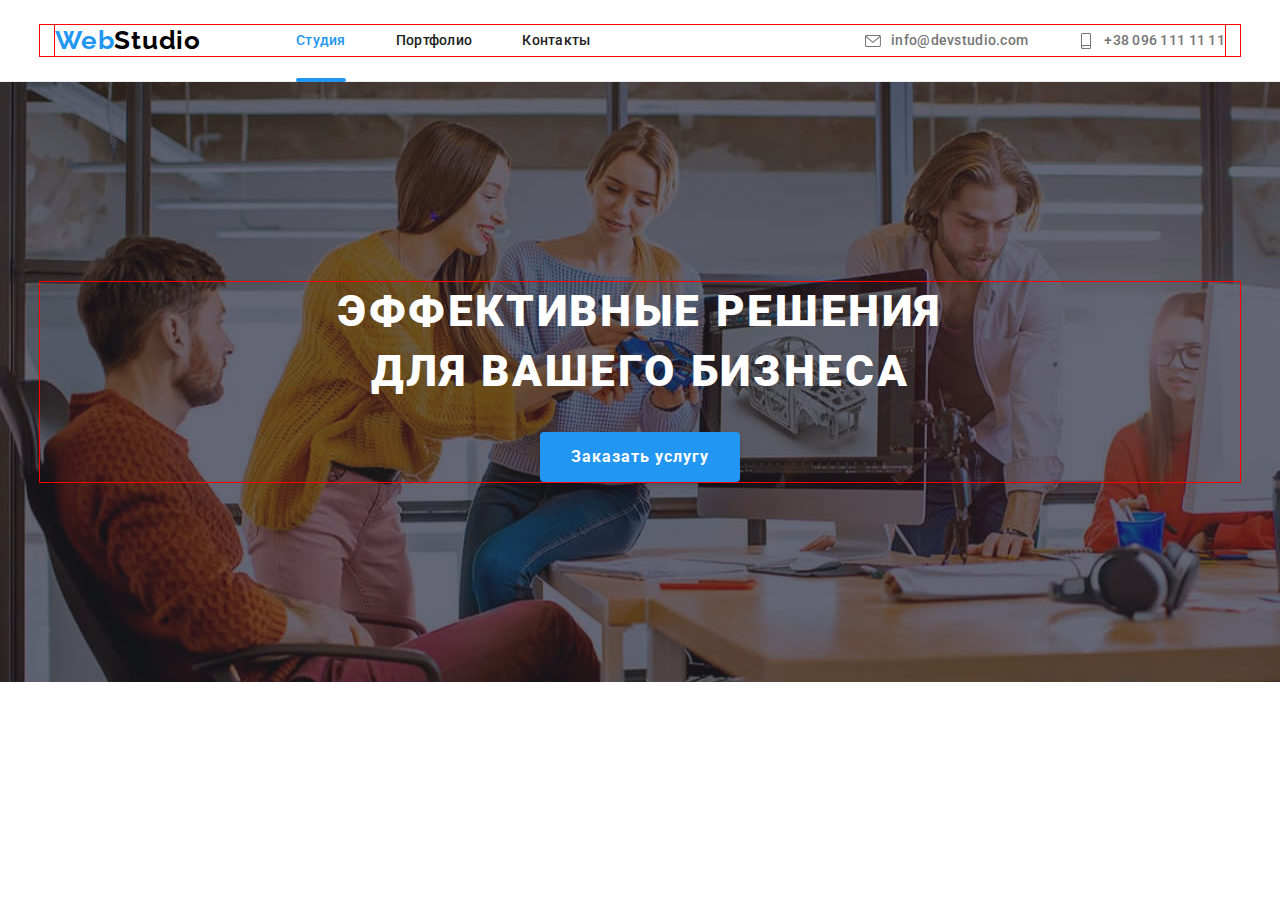
==== index.html @ 27461b90 "BEM Hero" ====
<!DOCTYPE html>
<html lang="ru">
  <head>
    <meta charset="UTF-8" />
    <meta http-equiv="X-UA-Compatible" content="IE=edge" />
    <meta name="viewport" content="width=device-width, initial-scale=1.0" />
    <title>homework #3</title>
    <link
      href="https://fonts.googleapis.com/css2?family=Raleway:wght@700&family=Roboto:wght@400;500;700;900&display=swap"
      rel="stylesheet"
    />
    <link
      rel="stylesheet"
      href="https://cdn.jsdelivr.net/npm/modern-normalize@1.1.0/modern-normalize.min.css"
    />
    <link rel="stylesheet" href="./css/main.css" />
  </head>
  <body class="body">
    <!--Header-->
    <header class="header">
      <div class="main-container">
        <div class="header__content flex-container">
          <a href="./index.html" class="link logo header__logo"
            ><span class="logo-accent">Web</span>Studio</a
          >
          <nav>
            <ul class="list navigation-list">
              <li class="navigation-list__item">
                <a
                  href="./index.html"
                  class="link navigation__link navigation__link--current"
                  >Студия</a
                >
              </li>
              <li class="navigation-list__item">
                <a href="./portfolio.html" class="link navigation__link"
                  >Портфолио</a
                >
              </li>
              <li class="navigation-list__item">
                <a href="" class="link navigation__link">Контакты</a>
              </li>
            </ul>
          </nav>
          <ul class="list header__contacts-list">
            <li class="header__contacts-item">
              <a
                href="mailto:info@devstudio.com"
                class="link header__contacts-link"
              >
                <svg class="icon contacts-icon">
                  <use
                    href="./images/icons/symbol-defs.svg#icon-envelope"
                  ></use>
                </svg>
                <span> info@devstudio.com </span></a
              >
            </li>
            <li class="header__contacts-item">
              <a href="tel:+380961111111" class="link header__contacts-link">
                <svg class="icon contacts-icon">
                  <use
                    href="./images/icons/symbol-defs.svg#icon-smartphone"
                  ></use>
                </svg>
                <span>+38 096 111 11 11 </span></a
              >
            </li>
          </ul>
        </div>
      </div>
    </header>
    <!--Hero-->
    <!--hero-->
    <section class="hero">
      <div class="main-container">
        <h1 class="hero__title hero__title--magrin">
          Эффективные решения <br />
          для вашего бизнеса
        </h1>
        <button
          type="button"
          class="button button-base button-base--primary"
          data-modal-open
        >
          Заказать услугу
        </button>
      </div>
    </section>
    <main></main>
    <footer></footer>
  </body>
</html>
---- css/main.css ----
/*font vars*/
/*color vars*/
.body {
  font-family: Roboto, sans-serif;
  color: #757575;
  background-color: #fff;
}

.title {
  margin: 0;
  color: #212121;
}

.paragraf {
  margin: 0;
}

.list {
  padding: 0;
  margin: 0;
  list-style: none;
}

.address {
  font-style: normal;
}

.image {
  display: block;
}

.link {
  padding: 0;
  margin: 0;
  text-decoration: none;
}

.main-container {
  width: 1200px;
  padding-left: 15px;
  padding-right: 15px;
  margin-left: auto;
  margin-right: auto;
  outline: 1px solid red;
}

.flex-container {
  display: -webkit-box;
  display: -ms-flexbox;
  display: flex;
  -webkit-box-align: center;
      -ms-flex-align: center;
          align-items: center;
  outline: 1px solid red;
}

.section-title {
  font-size: 36px;
  line-height: 1.17;
  letter-spacing: 0.03em;
  text-align: center;
}

.section-title--margins {
  margin-bottom: 50px;
}

/*button for portfoio filter*/
.button-base {
  display: block;
  -webkit-box-pack: center;
      -ms-flex-pack: center;
          justify-content: center;
  padding: 0.625rem;
  border-radius: 4px;
  border-style: none;
  background-color: #f5f4fa;
  color: #212121;
  font-family: inherit;
  font-weight: 500;
  font-size: 16px;
  line-height: 1.63;
  text-align: center;
  letter-spacing: 0.03em;
}

.button-base--decoration {
  -webkit-transition-property: background-color, color;
  transition-property: background-color, color;
  -webkit-transition-duration: 250ms;
          transition-duration: 250ms;
  -webkit-transition-timing-function: cubic-bezier(0.4, 0, 0.2, 1);
          transition-timing-function: cubic-bezier(0.4, 0, 0.2, 1);
}

.button-base:hover,
.button-base:focus {
  background-color: #188ce8;
  color: #fff;
}

.button-base:active {
  background-color: #2196f3;
  color: #fff;
}

.button-base--primary {
  width: 200px;
  height: 50px;
  margin-left: auto;
  margin-right: auto;
  background-color: #2196f3;
  color: #fff;
  font-weight: 700;
  line-height: 1.87;
  letter-spacing: 0.06em;
  -webkit-box-shadow: 0px 4px 4px rgba(0, 0, 0, 0.15);
          box-shadow: 0px 4px 4px rgba(0, 0, 0, 0.15);
  -webkit-transition-property: background-color;
  transition-property: background-color;
  -webkit-transition-duration: 250ms;
          transition-duration: 250ms;
  -webkit-transition-timing-function: cubic-bezier(0.4, 0, 0.2, 1);
          transition-timing-function: cubic-bezier(0.4, 0, 0.2, 1);
}

.button-base--primary:hover,
.button-base--primary:focus {
  background-color: #188ce8;
}

.logo {
  display: inline-block;
  color: #000;
  font-family: Raleway;
  font-weight: 700;
  font-size: 26px;
  line-height: 1.2;
  letter-spacing: 0.03em;
  text-decoration: none;
}

.logo-accent {
  color: #2196f3;
}

.icon {
  display: block;
  fill: currentColor;
}

.contacts-icon {
  width: 16px;
  height: 16px;
  margin-right: 10px;
}

.social-icon {
  width: 44px;
  height: 44px;
}

.header {
  padding-top: 25px;
  padding-bottom: 25px;
  min-height: 80px;
  border-bottom: 1px solid #ececec;
}

.header__logo {
  margin-right: 95px;
}

.navigation-list {
  display: -webkit-box;
  display: -ms-flexbox;
  display: flex;
  width: 100%;
  -webkit-box-align: center;
      -ms-flex-align: center;
          align-items: center;
  color: #212121;
  font-weight: 500;
  font-size: 14px;
  line-height: 1.14;
  letter-spacing: 0.02em;
}

.navigation-list__item:not(:last-child) {
  margin-right: 50px;
}

.navigation__link {
  display: block;
  position: relative;
  color: #212121;
  -webkit-transition-property: color;
  transition-property: color;
  -webkit-transition-duration: 250ms;
          transition-duration: 250ms;
  -webkit-transition-timing-function: cubic-bezier(0.4, 0, 0.2, 1);
          transition-timing-function: cubic-bezier(0.4, 0, 0.2, 1);
}

.navigation__link:hover,
.navigation__link:focus {
  color: #2196f3;
}

.navigation__link--current {
  color: #2196f3;
}

.navigation__link--current::after {
  content: "";
  position: absolute;
  bottom: -33px;
  left: 0;
  width: 100%;
  border: 2px solid #2196f3;
  border-radius: 2px;
  background-color: #2196f3;
}

.header__contacts-list {
  display: -webkit-box;
  display: -ms-flexbox;
  display: flex;
  -webkit-box-align: center;
      -ms-flex-align: center;
          align-items: center;
  margin-left: auto;
}

.header__contacts-item:not(:last-child) {
  margin-right: 50px;
}

.header__contacts-link {
  display: -webkit-box;
  display: -ms-flexbox;
  display: flex;
  color: #757575;
  font-weight: 500;
  font-size: 14px;
  line-height: 1.14;
  letter-spacing: 0.02em;
  -webkit-transition-property: color;
  transition-property: color;
  -webkit-transition-duration: 250ms;
          transition-duration: 250ms;
  -webkit-transition-timing-function: cubic-bezier(0.4, 0, 0.2, 1);
          transition-timing-function: cubic-bezier(0.4, 0, 0.2, 1);
}

.header__contacts-link:hover,
.header__contacts-link:focus {
  color: #2196f3;
}

.hero {
  padding-top: 200px;
  padding-bottom: 200px;
  background-color: #2f303a;
  background-image: -webkit-gradient(linear, left bottom, left top, from(rgba(47, 48, 58, 0.4)), to(rgba(47, 48, 58, 0.4))), url(../../images/hero-bg.jpg);
  background-image: linear-gradient(to top, rgba(47, 48, 58, 0.4), rgba(47, 48, 58, 0.4)), url(../../images/hero-bg.jpg);
  background-repeat: no-repeat;
  background-size: cover;
}

.hero__title {
  color: #fff;
  font-weight: 900;
  font-size: 44px;
  line-height: 1.36;
  text-align: center;
  letter-spacing: 0.06em;
  text-transform: uppercase;
}

.hero__title--magrin {
  margin-top: 0;
  margin-left: 0;
  margin-right: 0;
  margin-bottom: 30px;
}
/*# sourceMappingURL=main.css.map */
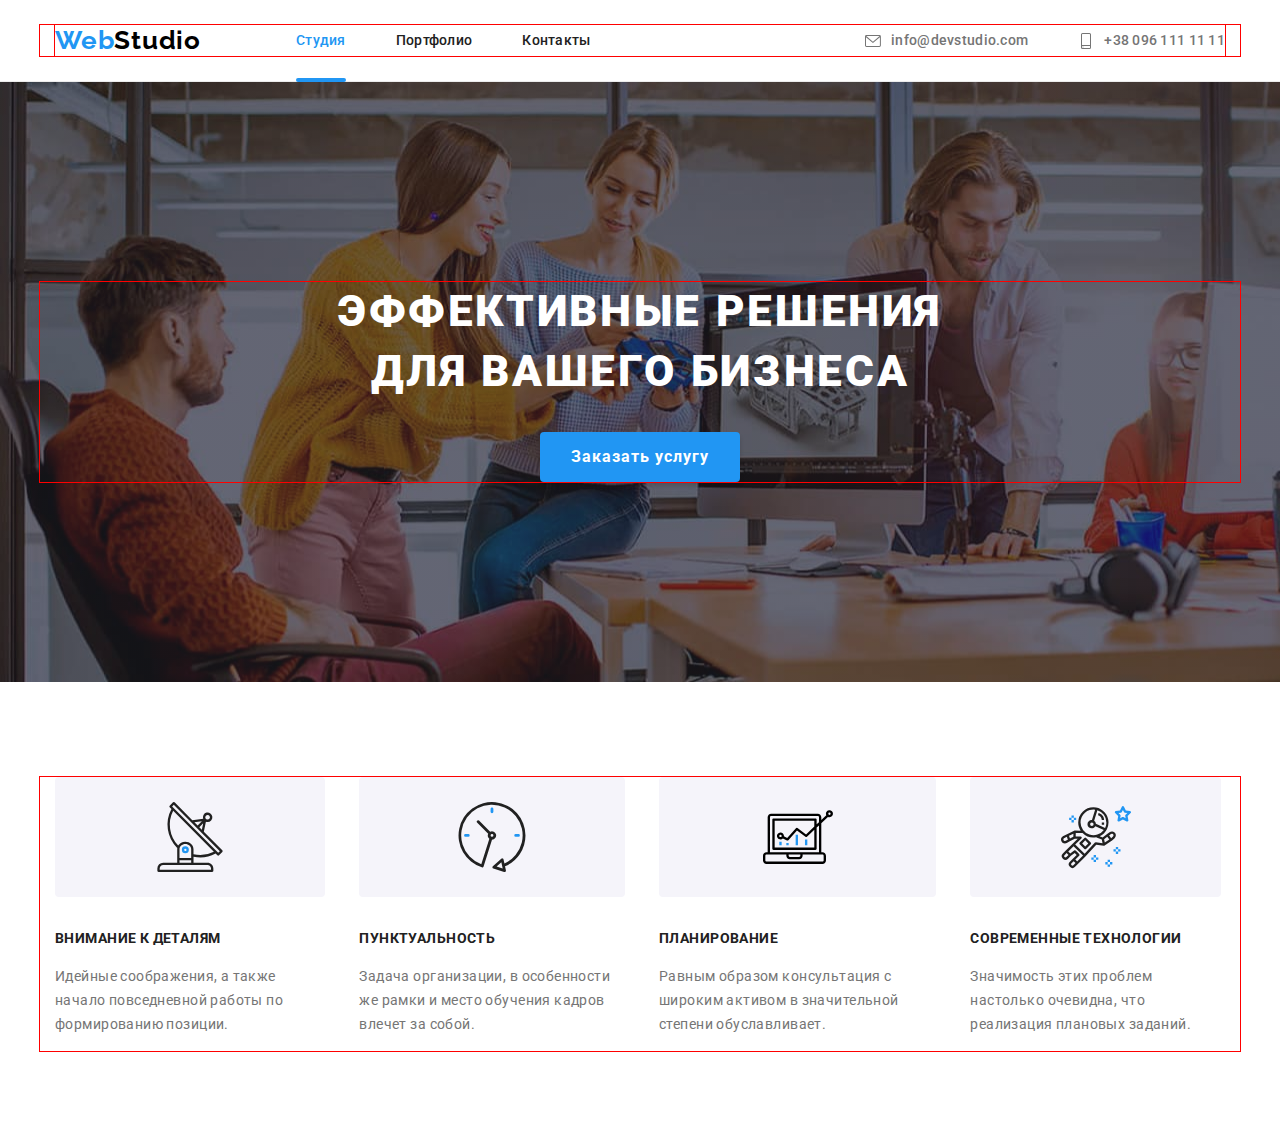
==== commit 1f3ff78f: "BEM Goals" ====
--- a/index.html
+++ b/index.html
@@ -70,7 +70,6 @@
         </div>
       </div>
     </header>
-    <!--Hero-->
     <!--hero-->
     <section class="hero">
       <div class="main-container">
@@ -87,6 +86,62 @@
         </button>
       </div>
     </section>
+    <!--Our goals-->
+    <section class="goals">
+      <div class="main-container">
+        <h2 class="title--hidden">Наши преимущества</h2>
+        <ul class="list goals__list">
+          <li class="goals__item">
+            <div class="goals__picture">
+              <svg class="goals__icon">
+                <use href="./images/icons/symbol-defs.svg#icon-antenna"></use>
+              </svg>
+            </div>
+            <h3 class="title goals__title">Внимание к деталям</h3>
+            <p>
+              Идейные соображения, а также начало повседневной работы по
+              формированию позиции.
+            </p>
+          </li>
+          <li class="goals__item">
+            <div class="goals__picture">
+              <svg class="goals__icon">
+                <use href="./images/icons/symbol-defs.svg#icon-clock"></use>
+              </svg>
+            </div>
+            <h3 class="title goals__title">Пунктуальность</h3>
+            <p>
+              Задача организации, в особенности же рамки и место обучения кадров
+              влечет за собой.
+            </p>
+          </li>
+          <li class="goals__item">
+            <div class="goals__picture">
+              <svg class="goals__icon">
+                <use href="./images/icons/symbol-defs.svg#icon-diagram"></use>
+              </svg>
+            </div>
+            <h3 class="title goals__title">Планирование</h3>
+            <p>
+              Равным образом консультация с широким активом в значительной
+              степени обуславливает.
+            </p>
+          </li>
+          <li class="goals__item">
+            <div class="goals__picture">
+              <svg class="goals__icon">
+                <use href="./images/icons/symbol-defs.svg#icon-astronaut"></use>
+              </svg>
+            </div>
+            <h3 class="title goals__title">Современные технологии</h3>
+            <p>
+              Значимость этих проблем настолько очевидна, что реализация
+              плановых заданий.
+            </p>
+          </li>
+        </ul>
+      </div>
+    </section>
     <main></main>
     <footer></footer>
   </body>
--- a/css/main.css
+++ b/css/main.css
@@ -9,6 +9,12 @@
 .title {
   margin: 0;
   color: #212121;
+}
+
+.title--hidden {
+  width: 0;
+  font-size: 0;
+  visibility: hidden;
 }
 
 .paragraf {
@@ -284,4 +290,58 @@
   margin-right: 0;
   margin-bottom: 30px;
 }
+
+.goals {
+  padding-top: 5.94rem;
+  padding-bottom: 5.94rem;
+  font-size: 0.875rem;
+  /*14px*/
+  line-height: 1.71;
+  letter-spacing: 0.03em;
+  text-align: left;
+}
+
+.goals__title {
+  font-size: 0.875rem;
+  letter-spacing: 0.03em;
+  text-transform: uppercase;
+  margin-bottom: 0.625rem;
+}
+
+.goals__list {
+  display: -webkit-box;
+  display: -ms-flexbox;
+  display: flex;
+}
+
+.goals__item {
+  -ms-flex-preferred-size: calc(100% / 4-1.875rem);
+      flex-basis: calc(100% / 4-1.875rem);
+  padding-right: 0.25rem;
+}
+
+.goals__item:not(:last-child) {
+  margin-right: 1.875rem;
+}
+
+.goals__picture {
+  display: -webkit-box;
+  display: -ms-flexbox;
+  display: flex;
+  height: 7.5rem;
+  border-radius: 0.25rem;
+  margin-bottom: 1.875rem;
+  -webkit-box-pack: center;
+      -ms-flex-pack: center;
+          justify-content: center;
+  -webkit-box-align: center;
+      -ms-flex-align: center;
+          align-items: center;
+  background-color: #f5f4fa;
+}
+
+.goals__icon {
+  display: block;
+  width: 70px;
+}
 /*# sourceMappingURL=main.css.map */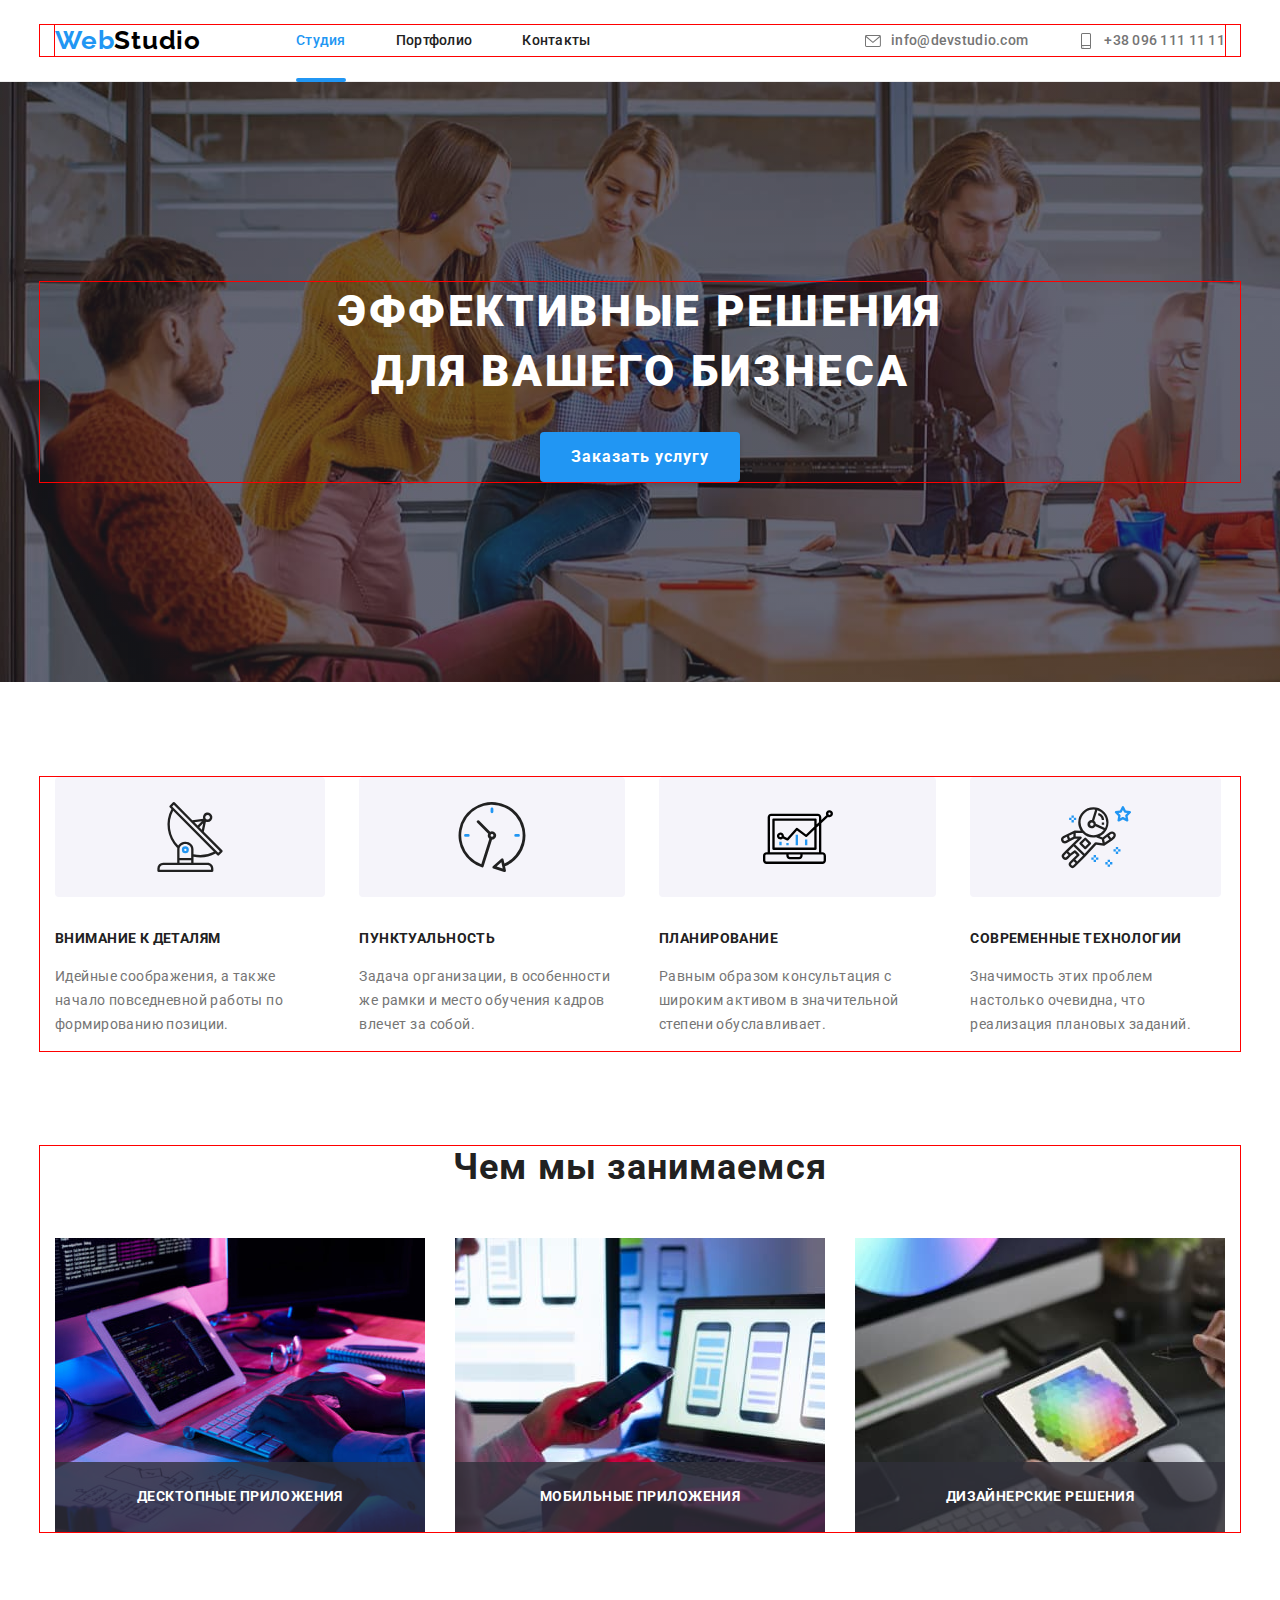
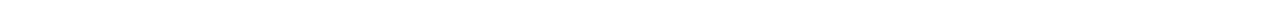
==== commit b72213fa: "BEM About" ====
--- a/index.html
+++ b/index.html
@@ -142,6 +142,52 @@
         </ul>
       </div>
     </section>
+    <!--About us-->
+    <section class="about">
+      <div class="main-container">
+        <h2 class="title section-title section-title--margins">
+          Чем мы занимаемся
+        </h2>
+        <ul class="list about__list">
+          <li class="about__item">
+            <a href="" class="link about__link">
+              <img
+                class="about__image"
+                src="./images/1.jpg"
+                alt="Руки на клавиатуре пишут программный код"
+              />
+              <div class="about__title-block">
+                <h3 class="about__title">Десктопные приложения</h3>
+              </div>
+            </a>
+          </li>
+          <li class="about__item">
+            <a href="" class="link about__link">
+              <img
+                class="about__image"
+                src="./images/2.jpg"
+                alt="Создание прототипа приложения на экране монитора"
+              />
+              <div class="about__title-block">
+                <h3 class="about__title">Мобильные приложения</h3>
+              </div>
+            </a>
+          </li>
+          <li class="about__item">
+            <a href="" class="link about__link">
+              <img
+                class="about__image"
+                src="./images/3.jpg"
+                alt="Выбор цветовой модели на графическом планшете"
+              />
+              <div class="about__title-block">
+                <h3 class="about__title">Дизайнерские решения</h3>
+              </div>
+            </a>
+          </li>
+        </ul>
+      </div>
+    </section>
     <main></main>
     <footer></footer>
   </body>
--- a/css/main.css
+++ b/css/main.css
@@ -342,6 +342,62 @@
 
 .goals__icon {
   display: block;
-  width: 70px;
+  width: 4.375rem;
+}
+
+.about {
+  padding-bottom: 5.94rem;
+}
+
+.about__list {
+  display: -webkit-box;
+  display: -ms-flexbox;
+  display: flex;
+}
+
+.about__item {
+  -ms-flex-preferred-size: calc(100% / 3-1.875rem);
+      flex-basis: calc(100% / 3-1.875rem);
+}
+
+.about__item:not(:last-child) {
+  margin-right: 1.875rem;
+}
+
+.about__link {
+  position: relative;
+}
+
+.about__image {
+  display: block;
+  width: 100%;
+}
+
+.about__title-block {
+  display: -webkit-box;
+  display: -ms-flexbox;
+  display: flex;
+  position: absolute;
+  bottom: 0;
+  margin: 0;
+  width: 100%;
+  min-height: 70px;
+  -webkit-box-pack: center;
+      -ms-flex-pack: center;
+          justify-content: center;
+  -webkit-box-align: center;
+      -ms-flex-align: center;
+          align-items: center;
+  background-color: rgba(47, 48, 58, 0.8);
+}
+
+.about__title {
+  display: inline-block;
+  font-size: 0.875rem;
+  font-weight: 700;
+  line-height: 1.14;
+  letter-spacing: 0.03em;
+  text-transform: uppercase;
+  color: #fff;
 }
 /*# sourceMappingURL=main.css.map */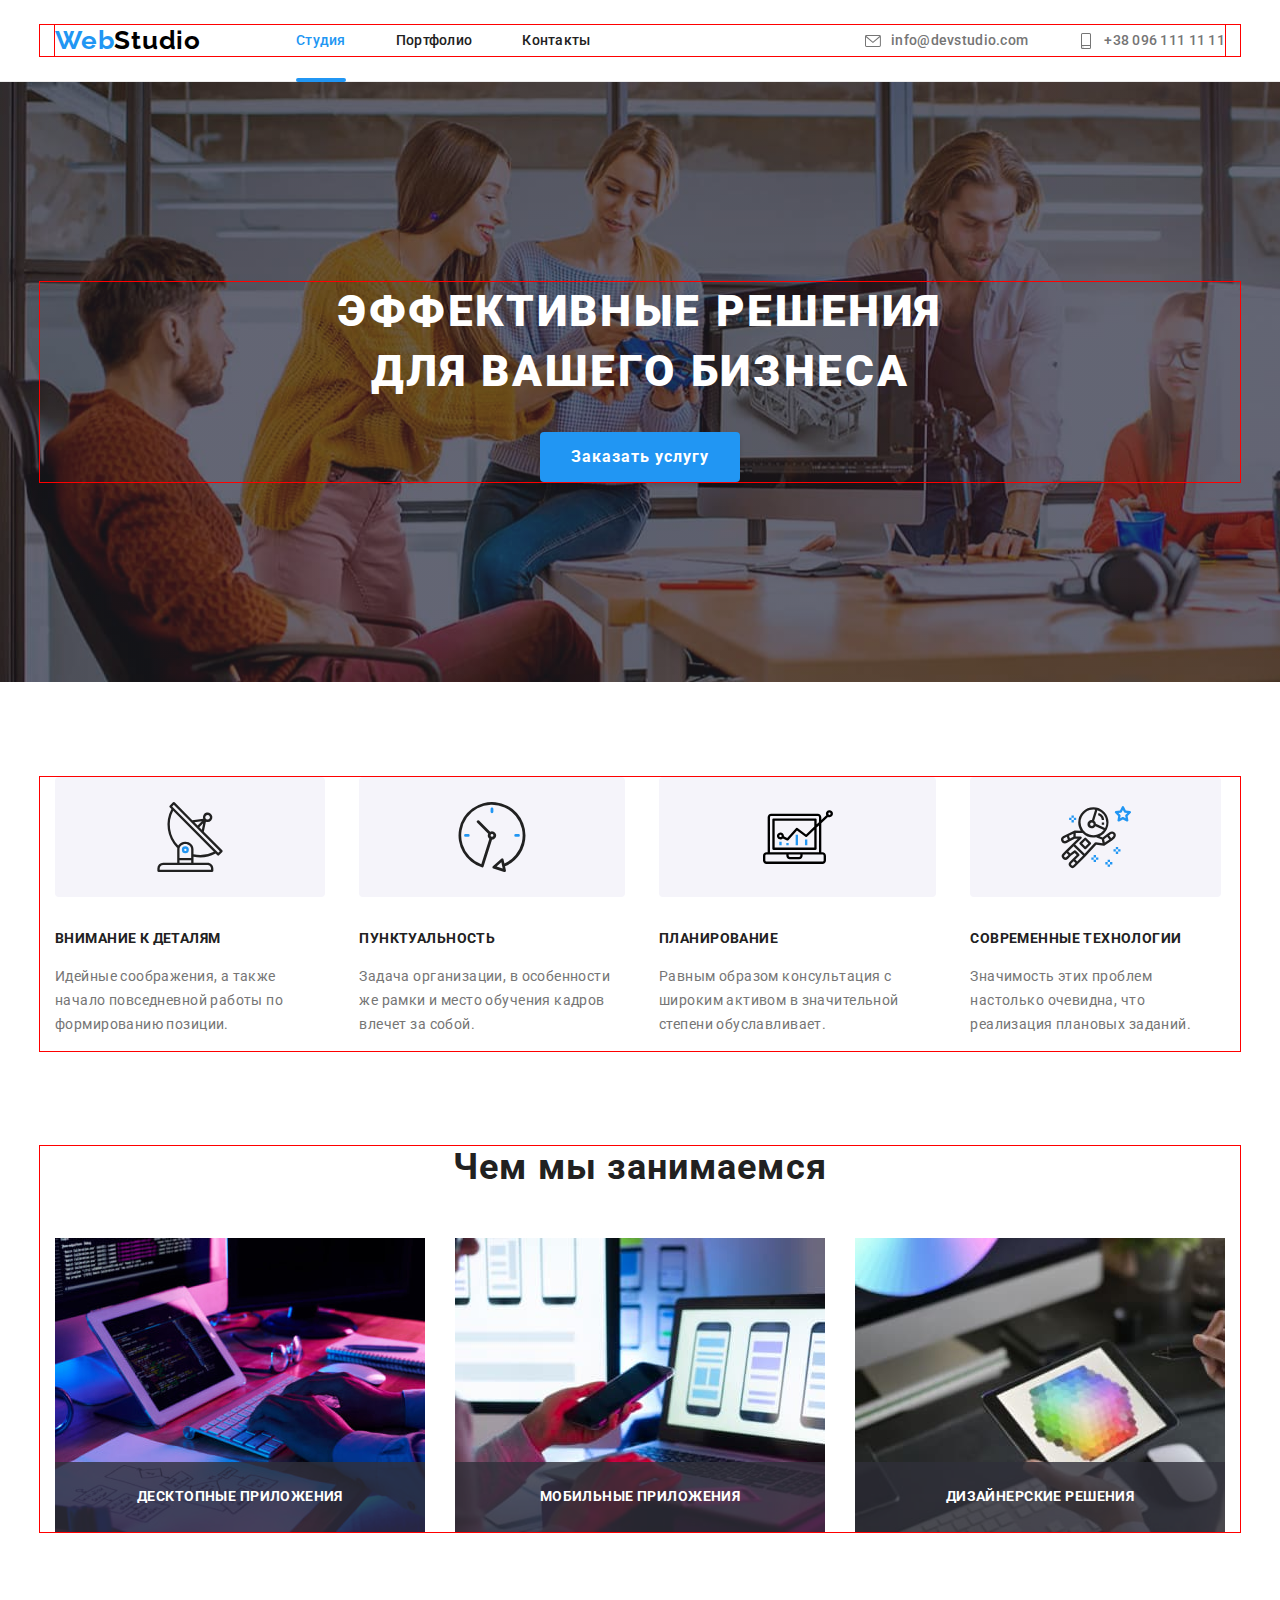
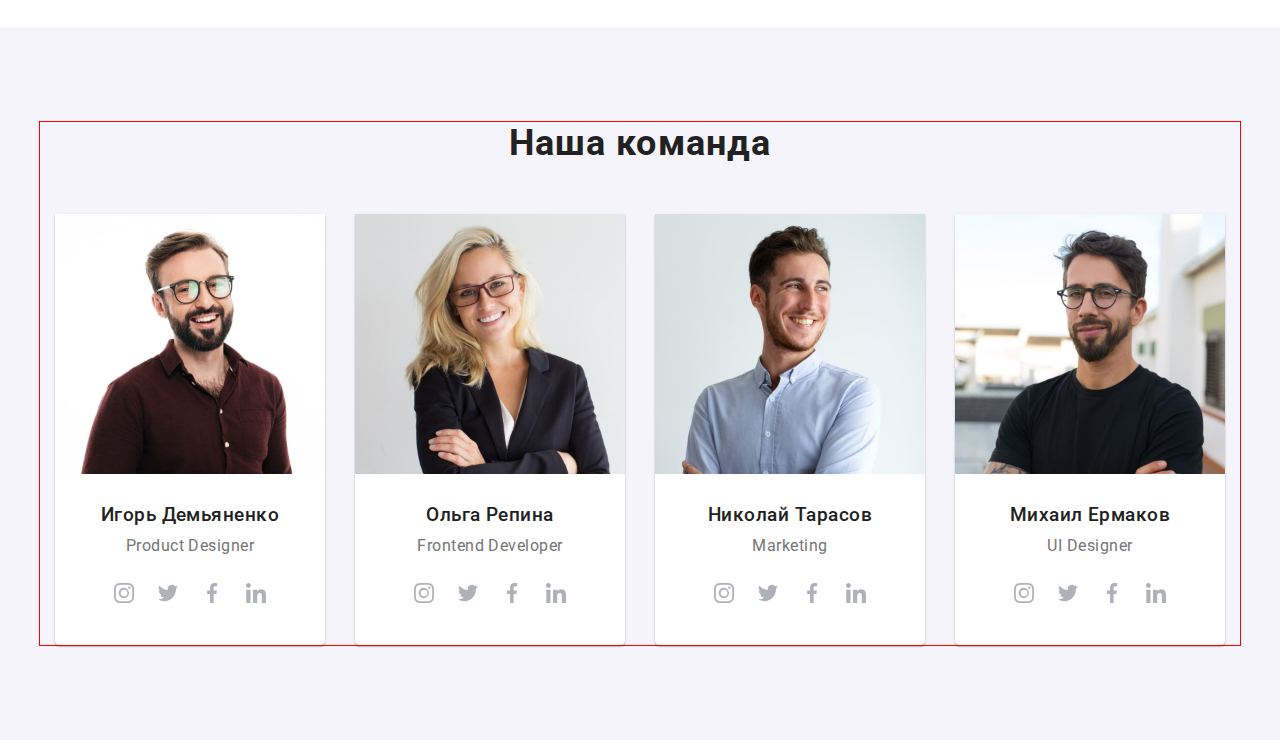
==== commit fbf2adad: "BEM Team" ====
--- a/index.html
+++ b/index.html
@@ -148,8 +148,8 @@
         <h2 class="title section-title section-title--margins">
           Чем мы занимаемся
         </h2>
-        <ul class="list about__list">
-          <li class="about__item">
+        <ul class="list about-list">
+          <li class="about-list__item">
             <a href="" class="link about__link">
               <img
                 class="about__image"
@@ -161,7 +161,7 @@
               </div>
             </a>
           </li>
-          <li class="about__item">
+          <li class="about-list__item">
             <a href="" class="link about__link">
               <img
                 class="about__image"
@@ -173,7 +173,7 @@
               </div>
             </a>
           </li>
-          <li class="about__item">
+          <li class="about-list__item">
             <a href="" class="link about__link">
               <img
                 class="about__image"
@@ -184,6 +184,222 @@
                 <h3 class="about__title">Дизайнерские решения</h3>
               </div>
             </a>
+          </li>
+        </ul>
+      </div>
+    </section>
+    <!--Our team-->
+    <section class="team">
+      <div class="main-container">
+        <h2 class="title section-title section-title--margins">Наша команда</h2>
+        <ul class="list team-list">
+          <li class="team-list__item">
+            <div class="member-card">
+              <img
+                class="member-card__photo"
+                src="./images/ot_1.jpg"
+                alt="Портрет Игорь Демьяненко"
+              />
+              <div class="member-info">
+                <h3 class="title member-info__title">Игорь Демьяненко</h3>
+                <p class="paragraf member-info__position">Product Designer</p>
+                <!--Social icons list-->
+                <ul class="list member-social-list">
+                  <li class="member-social-list__item">
+                    <a href="" class="member-social-list__link">
+                      <svg class="icon social-icon">
+                        <use
+                          href="./images/icons/symbol-defs.svg#icon-insta"
+                        ></use>
+                      </svg>
+                    </a>
+                  </li>
+                  <li class="member-social-list__item">
+                    <a href="" class="member-social-list__link">
+                      <svg class="icon social-icon">
+                        <use
+                          href="./images/icons/symbol-defs.svg#icon-twitter"
+                        ></use>
+                      </svg>
+                    </a>
+                  </li>
+                  <li class="member-social-list__item">
+                    <a href="" class="member-social-list__link">
+                      <svg class="icon social-icon">
+                        <use
+                          href="./images/icons/symbol-defs.svg#icon-fb"
+                        ></use>
+                      </svg>
+                    </a>
+                  </li>
+                  <li class="member-social-list__item">
+                    <a href="" class="member-social-list__link">
+                      <svg class="icon social-icon">
+                        <use
+                          href="./images/icons/symbol-defs.svg#icon-linked"
+                        ></use>
+                      </svg>
+                    </a>
+                  </li>
+                </ul>
+              </div>
+            </div>
+          </li>
+          <li class="team-list__item">
+            <div class="member-card">
+              <img
+                class="member-card__photo"
+                src="./images/ot_2.jpg"
+                alt="Портрет Ольга Репина"
+              />
+              <div class="member-info">
+                <h3 class="title member-info__title">Ольга Репина</h3>
+                <p class="paragraf member-info__position">Frontend Developer</p>
+                <!--Social icons list-->
+                <ul class="list member-social-list">
+                  <li class="member-social-list__item">
+                    <a href="" class="member-social-list__link">
+                      <svg class="icon social-icon">
+                        <use
+                          href="./images/icons/symbol-defs.svg#icon-insta"
+                        ></use>
+                      </svg>
+                    </a>
+                  </li>
+                  <li class="member-social-list__item">
+                    <a href="" class="member-social-list__link">
+                      <svg class="icon social-icon">
+                        <use
+                          href="./images/icons/symbol-defs.svg#icon-twitter"
+                        ></use>
+                      </svg>
+                    </a>
+                  </li>
+                  <li class="member-social-list__item">
+                    <a href="" class="member-social-list__link">
+                      <svg class="icon social-icon">
+                        <use
+                          href="./images/icons/symbol-defs.svg#icon-fb"
+                        ></use>
+                      </svg>
+                    </a>
+                  </li>
+                  <li class="member-social-list__item">
+                    <a href="" class="member-social-list__link">
+                      <svg class="icon social-icon">
+                        <use
+                          href="./images/icons/symbol-defs.svg#icon-linked"
+                        ></use>
+                      </svg>
+                    </a>
+                  </li>
+                </ul>
+              </div>
+            </div>
+          </li>
+          <li class="team-list__item">
+            <div class="member-card">
+              <img
+                class="member-card__photo"
+                src="./images/ot_3.jpg"
+                alt="Портрет Николай Тарасов"
+              />
+              <div class="member-info">
+                <h3 class="title member-info__title">Николай Тарасов</h3>
+                <p class="paragraf member-info__position">Marketing</p>
+                <!--Social icons list-->
+                <ul class="list member-social-list">
+                  <li class="member-social-list__item">
+                    <a href="" class="member-social-list__link">
+                      <svg class="icon social-icon">
+                        <use
+                          href="./images/icons/symbol-defs.svg#icon-insta"
+                        ></use>
+                      </svg>
+                    </a>
+                  </li>
+                  <li class="member-social-list__item">
+                    <a href="" class="member-social-list__link">
+                      <svg class="icon social-icon">
+                        <use
+                          href="./images/icons/symbol-defs.svg#icon-twitter"
+                        ></use>
+                      </svg>
+                    </a>
+                  </li>
+                  <li class="member-social-list__item">
+                    <a href="" class="member-social-list__link">
+                      <svg class="icon social-icon">
+                        <use
+                          href="./images/icons/symbol-defs.svg#icon-fb"
+                        ></use>
+                      </svg>
+                    </a>
+                  </li>
+                  <li class="member-social-list__item">
+                    <a href="" class="member-social-list__link">
+                      <svg class="icon social-icon">
+                        <use
+                          href="./images/icons/symbol-defs.svg#icon-linked"
+                        ></use>
+                      </svg>
+                    </a>
+                  </li>
+                </ul>
+              </div>
+            </div>
+          </li>
+          <li class="team-list__item">
+            <div class="member-card">
+              <img
+                class="member-card__photo"
+                src="./images/ot_4.jpg"
+                alt="Портрет Михаил Ермаков"
+              />
+              <div class="member-info">
+                <h3 class="title member-info__title">Михаил Ермаков</h3>
+                <p class="paragraf member-info__position">UI Designer</p>
+                <!--Social icons list-->
+                <ul class="list member-social-list">
+                  <li class="member-social-list__item">
+                    <a href="" class="member-social-list__link">
+                      <svg class="icon social-icon">
+                        <use
+                          href="./images/icons/symbol-defs.svg#icon-insta"
+                        ></use>
+                      </svg>
+                    </a>
+                  </li>
+                  <li class="member-social-list__item">
+                    <a href="" class="member-social-list__link">
+                      <svg class="icon social-icon">
+                        <use
+                          href="./images/icons/symbol-defs.svg#icon-twitter"
+                        ></use>
+                      </svg>
+                    </a>
+                  </li>
+                  <li class="member-social-list__item">
+                    <a href="" class="member-social-list__link">
+                      <svg class="icon social-icon">
+                        <use
+                          href="./images/icons/symbol-defs.svg#icon-fb"
+                        ></use>
+                      </svg>
+                    </a>
+                  </li>
+                  <li class="member-social-list__item">
+                    <a href="" class="member-social-list__link">
+                      <svg class="icon social-icon">
+                        <use
+                          href="./images/icons/symbol-defs.svg#icon-linked"
+                        ></use>
+                      </svg>
+                    </a>
+                  </li>
+                </ul>
+              </div>
+            </div>
           </li>
         </ul>
       </div>
--- a/css/main.css
+++ b/css/main.css
@@ -349,18 +349,18 @@
   padding-bottom: 5.94rem;
 }
 
-.about__list {
-  display: -webkit-box;
-  display: -ms-flexbox;
-  display: flex;
-}
-
-.about__item {
+.about-list {
+  display: -webkit-box;
+  display: -ms-flexbox;
+  display: flex;
+}
+
+.about-list__item {
   -ms-flex-preferred-size: calc(100% / 3-1.875rem);
       flex-basis: calc(100% / 3-1.875rem);
 }
 
-.about__item:not(:last-child) {
+.about-list__item:not(:last-child) {
   margin-right: 1.875rem;
 }
 
@@ -400,4 +400,101 @@
   text-transform: uppercase;
   color: #fff;
 }
+
+.team {
+  background-color: #f5f4fa;
+  padding-top: 5.94rem;
+  padding-bottom: 5.94rem;
+}
+
+.team-list {
+  display: -webkit-box;
+  display: -ms-flexbox;
+  display: flex;
+}
+
+.team-list__item {
+  -ms-flex-preferred-size: calc(100% / 4-1.875rem);
+      flex-basis: calc(100% / 4-1.875rem);
+}
+
+.team-list__item:not(:last-child) {
+  margin-right: 1.875rem;
+}
+
+.member-card {
+  width: 100%;
+  min-height: 23rem;
+  border-bottom-left-radius: 0.25rem;
+  border-bottom-right-radius: 0.25rem;
+  text-align: center;
+  background-color: #fff;
+  -webkit-box-shadow: 0px 2px 1px rgba(0, 0, 0, 0.2), 0px 1px 1px rgba(0, 0, 0, 0.14), 0px 1px 3px rgba(0, 0, 0, 0.12);
+          box-shadow: 0px 2px 1px rgba(0, 0, 0, 0.2), 0px 1px 1px rgba(0, 0, 0, 0.14), 0px 1px 3px rgba(0, 0, 0, 0.12);
+}
+
+.member-card__photo {
+  display: block;
+  width: 100%;
+  max-height: 16.25rem;
+  margin: 0;
+}
+
+.member-info {
+  padding-top: 1.875rem;
+  padding-bottom: 1.875rem;
+  font-size: 1rem;
+  line-height: 1.19;
+  letter-spacing: 0.03em;
+}
+
+.member-info__title {
+  font-weight: 500;
+  text-transform: initial;
+  margin-bottom: 0.625rem;
+  color: #212121;
+}
+
+.member-info__position {
+  margin-bottom: 1rem;
+}
+
+.member-social-list {
+  display: -webkit-box;
+  display: -ms-flexbox;
+  display: flex;
+  -webkit-box-pack: center;
+      -ms-flex-pack: center;
+          justify-content: center;
+}
+
+.member-social-list {
+  -ms-flex-preferred-size: calc(100% / 4-0.625rem);
+      flex-basis: calc(100% / 4-0.625rem);
+}
+
+.member-social-list:not(:last-child) {
+  margin-right: 0.625rem;
+}
+
+.member-social-list__link {
+  display: block;
+  width: 2.75rem;
+  height: 2.75rem;
+  border-radius: 50%;
+  background-color: #fff;
+  color: #afb1b8;
+  -webkit-transition-property: background-color, color;
+  transition-property: background-color, color;
+  -webkit-transition-duration: 250ms;
+          transition-duration: 250ms;
+  -webkit-transition-timing-function: cubic-bezier(0.4, 0, 0.2, 1);
+          transition-timing-function: cubic-bezier(0.4, 0, 0.2, 1);
+}
+
+.member-social-list__link:hover,
+.member-social-list__link:focus {
+  background-color: #2196f3;
+  color: #fff;
+}
 /*# sourceMappingURL=main.css.map */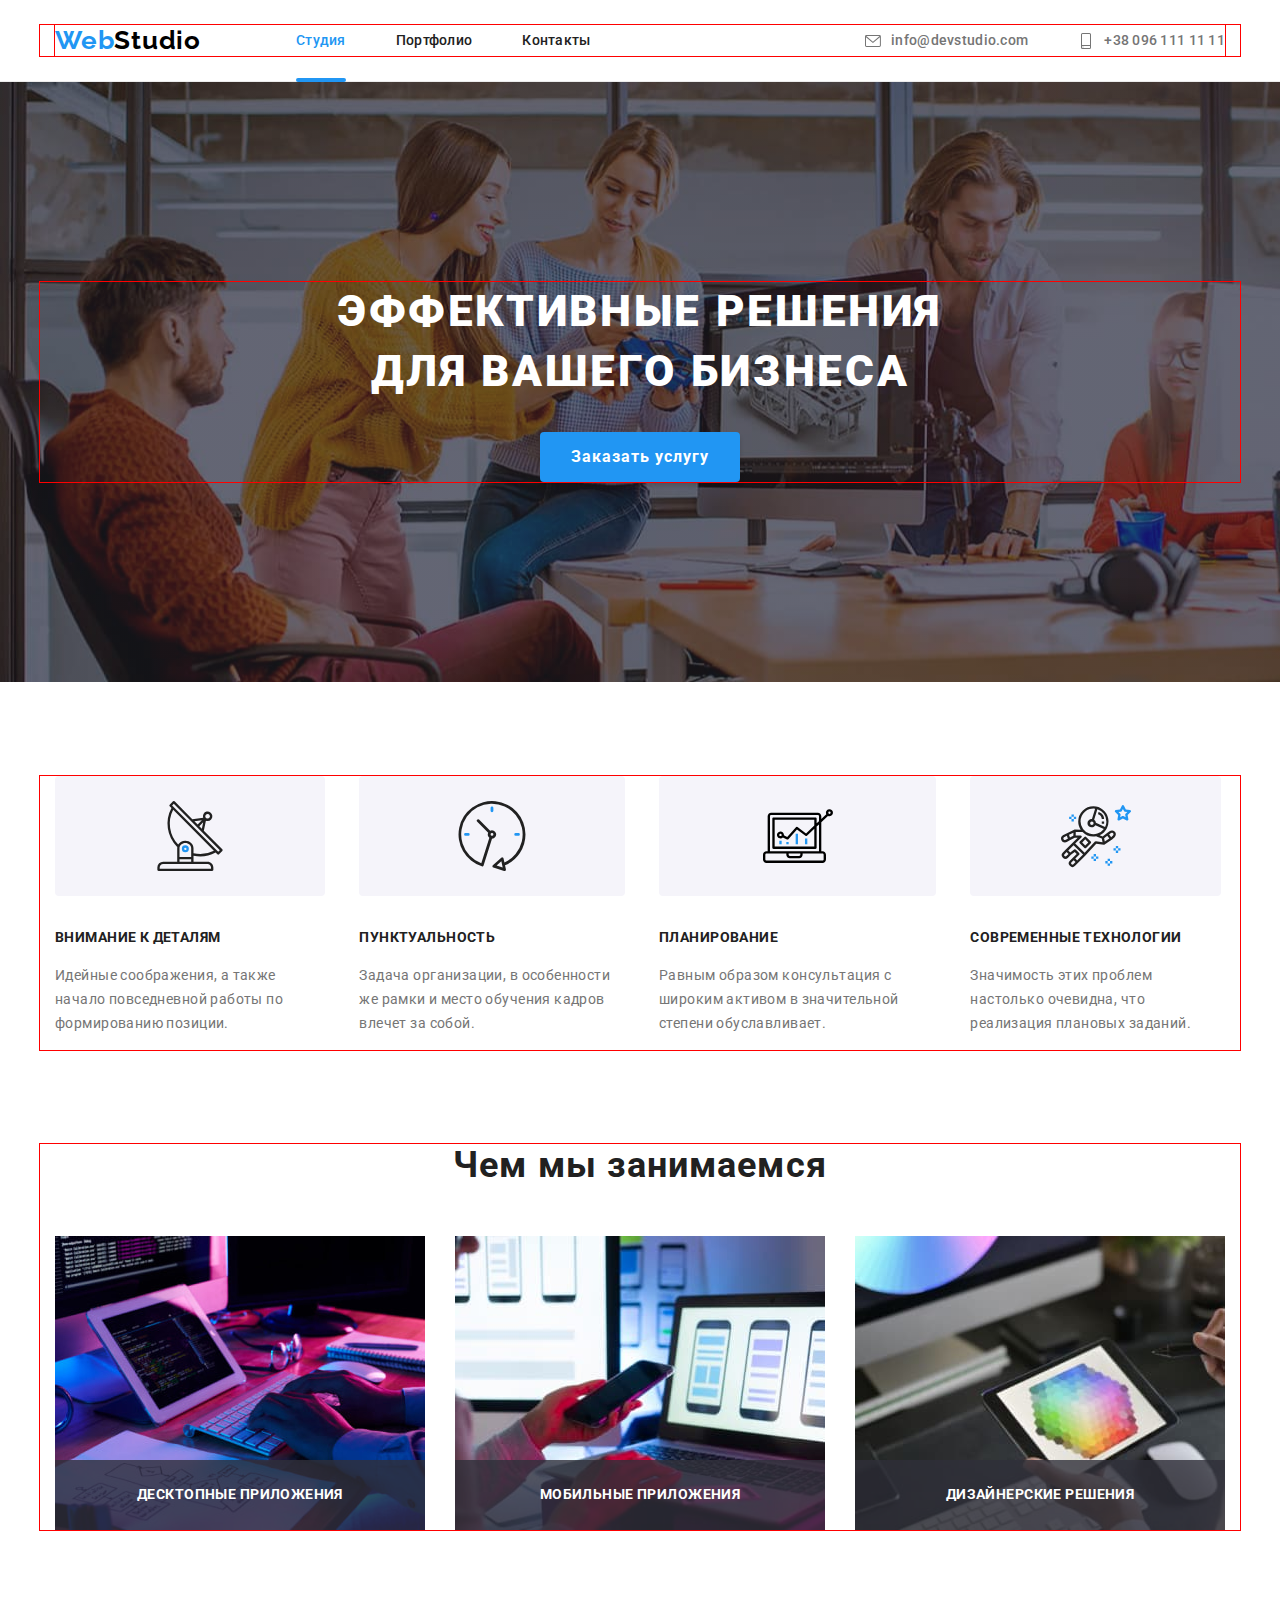
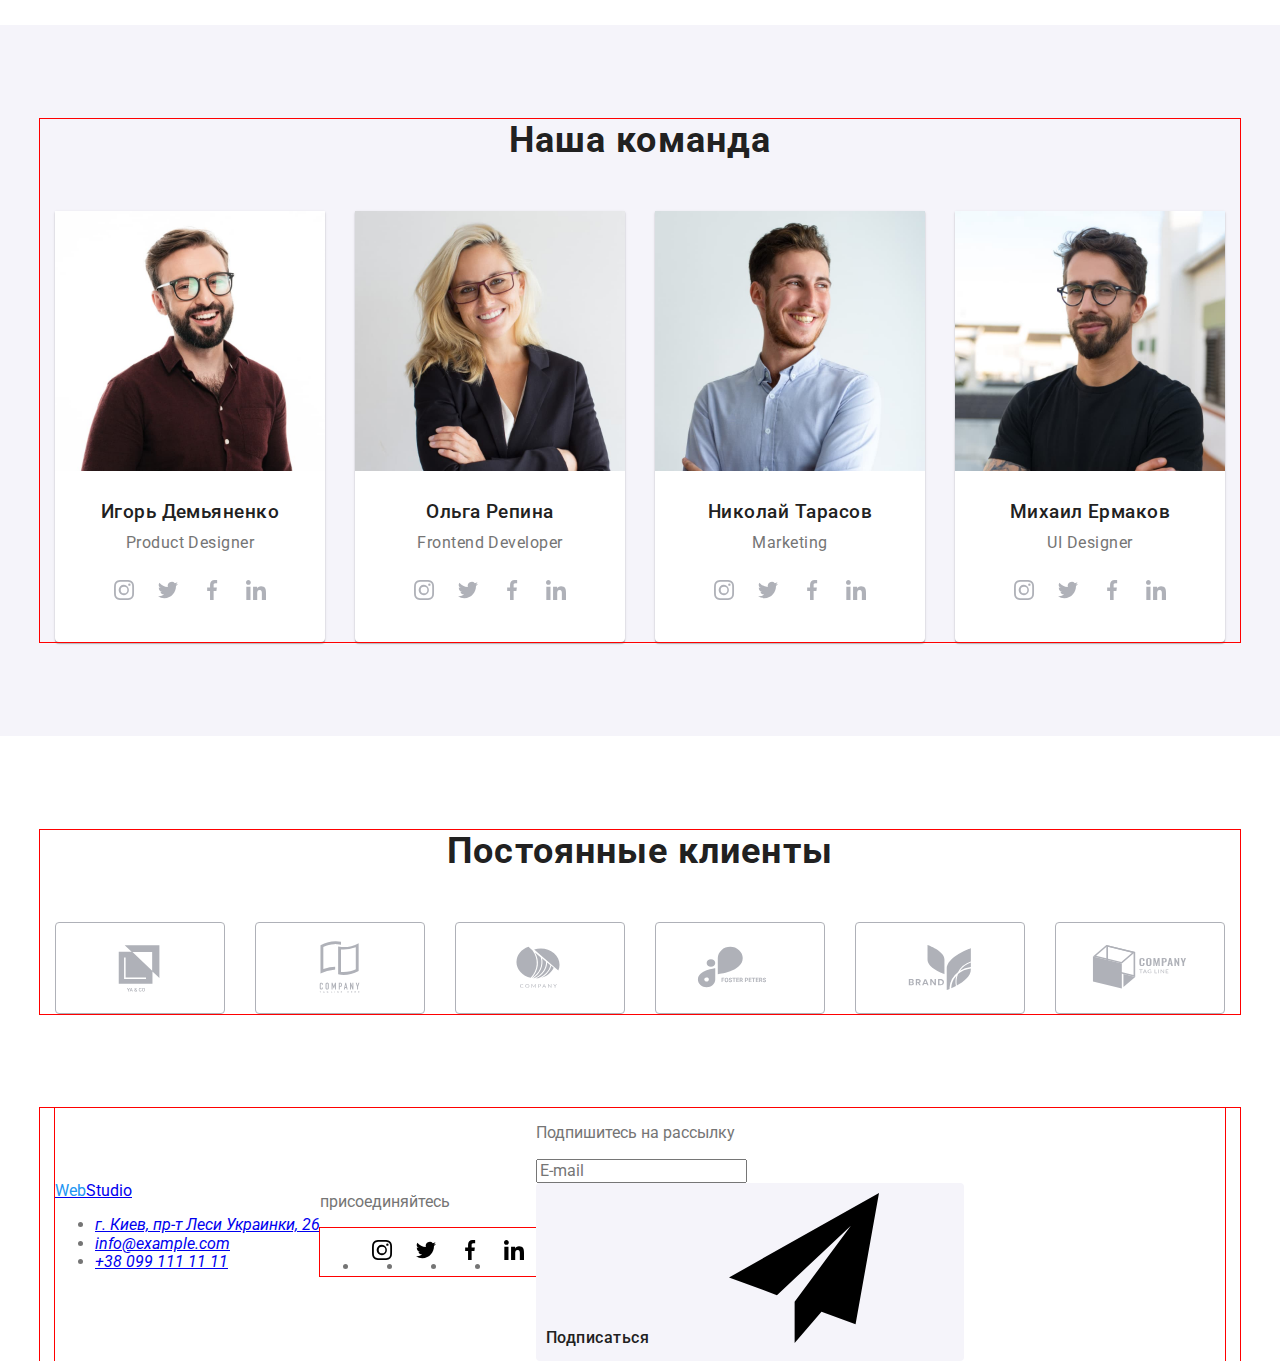
==== commit c72382bf: "BEM Clients" ====
--- a/index.html
+++ b/index.html
@@ -87,7 +87,7 @@
       </div>
     </section>
     <!--Our goals-->
-    <section class="goals">
+    <section class="section goals">
       <div class="main-container">
         <h2 class="title--hidden">Наши преимущества</h2>
         <ul class="list goals__list">
@@ -189,7 +189,7 @@
       </div>
     </section>
     <!--Our team-->
-    <section class="team">
+    <section class="section team">
       <div class="main-container">
         <h2 class="title section-title section-title--margins">Наша команда</h2>
         <ul class="list team-list">
@@ -404,7 +404,257 @@
         </ul>
       </div>
     </section>
+    <!--Clients-->
+    <section class="section">
+      <div class="main-container">
+        <h2 class="title section-title section-title--margins">
+          Постоянные клиенты
+        </h2>
+        <ul class="list client-list">
+          <li class="client-list__item">
+            <a href="" class="client-list__link">
+              <div class="client-list__thmb">
+                <svg class="icon client-list__icon">
+                  <use
+                    href="./images/icons/symbol-defs.svg#icon-company1"
+                  ></use>
+                </svg>
+              </div>
+            </a>
+          </li>
+          <li class="client-list__item">
+            <a href="" class="client-list__link"
+              ><div class="client-list__thmb">
+                <svg class="icon client-list__icon">
+                  <use
+                    href="./images/icons/symbol-defs.svg#icon-company2"
+                  ></use>
+                </svg></div
+            ></a>
+          </li>
+          <li class="client-list__item">
+            <a href="" class="client-list__link"
+              ><div class="client-list__thmb">
+                <svg class="icon client-list__icon">
+                  <use
+                    href="./images/icons/symbol-defs.svg#icon-company3"
+                  ></use>
+                </svg></div
+            ></a>
+          </li>
+          <li class="client-list__item">
+            <a href="" class="client-list__link"
+              ><div class="client-list__thmb">
+                <svg class="icon client-list__icon">
+                  <use
+                    href="./images/icons/symbol-defs.svg#icon-company4"
+                  ></use>
+                </svg></div
+            ></a>
+          </li>
+          <li class="client-list__item">
+            <a href="" class="client-list__link"
+              ><div class="client-list__thmb">
+                <svg class="icon client-list__icon">
+                  <use
+                    href="./images/icons/symbol-defs.svg#icon-company5"
+                  ></use>
+                </svg></div
+            ></a>
+          </li>
+          <li class="client-list__item">
+            <a href="" class="client-list__link"
+              ><div class="client-list__thmb">
+                <svg class="icon client-list__icon">
+                  <use
+                    href="./images/icons/symbol-defs.svg#icon-company6"
+                  ></use>
+                </svg></div
+            ></a>
+          </li>
+          <!--
+          <li class="client-list__item">
+            <a href="" class="client-list__link">
+              <div class="client-list__content">
+                <svg class="client-list__icon">
+                  <use
+                    href="./images/icons/symbol-defs.svg#icon-company1"
+                  ></use>
+                </svg>
+              </div>
+            </a>
+          </li>
+          <li class="client-list__item">
+            <a href="" class="client-list__link">
+              <div class="client-list__content">
+                <svg class="client-list__icon">
+                  <use
+                    href="./images/icons/symbol-defs.svg#icon-company2"
+                  ></use>
+                </svg>
+              </div>
+            </a>
+          </li>
+          <li class="client-list__item">
+            <a href="" class="client-list__link">
+              <div class="client-list__content">
+                <svg class="client-list__icon">
+                  <use
+                    href="./images/icons/symbol-defs.svg#icon-company3"
+                  ></use>
+                </svg>
+              </div>
+            </a>
+          </li>
+          <li class="client-list__item">
+            <a href="" class="client-list__link">
+              <div class="client-list__content">
+                <svg class="client-list__icon">
+                  <use
+                    href="./images/icons/symbol-defs.svg#icon-company4"
+                  ></use>
+                </svg>
+              </div>
+            </a>
+          </li>
+          <li class="client-list__item">
+            <a href="" class="client-list__link">
+              <div class="client-list__content">
+                <svg class="client-list__icon">
+                  <use
+                    href="./images/icons/symbol-defs.svg#icon-company5"
+                  ></use>
+                </svg>
+              </div>
+            </a>
+          </li>
+          <li class="client-list__item">
+            <a href="" class="client-list__link">
+              <div class="client-list__content">
+                <svg class="client-list__icon">
+                  <use
+                    href="./images/icons/symbol-defs.svg#icon-company6"
+                  ></use>
+                </svg>
+              </div>
+            </a>
+          </li>-->
+        </ul>
+      </div>
+    </section>
     <main></main>
-    <footer></footer>
+    <!--footer-->
+    <footer class="footer">
+      <div class="main-container">
+        <div class="footer-content flex-container">
+          <div class="footer-adress">
+            <a href="./index.html" class="footer-logo"
+              ><span class="logo-accent">Web</span>Studio</a
+            >
+            <address>
+              <ul class="adress-list">
+                <li class="adress-item">
+                  <a
+                    href="https://www.google.pl/maps/place/%D0%B1%D1%83%D0%BB.+%D0%9B%D0%B5%D1%81%D0%B8+%D0%A3%D0%BA%D1%80%D0%B0%D0%B8%D0%BD%D0%BA%D0%B8,+26,+%D0%9A%D0%B8%D0%B5%D0%B2,+%D0%A3%D0%BA%D1%80%D0%B0%D0%B8%D0%BD%D0%B0,+02000/@50.4265807,30.5361971,17z/data=!3m1!4b1!4m5!3m4!1s0x40d4cf0e033ecbe9:0x57a4dffefec77da0!8m2!3d50.4265807!4d30.5383858?hl=ru"
+                    target="_blank"
+                    class="adress-text location"
+                  >
+                    г. Киев, пр-т Леси Украинки, 26
+                  </a>
+                </li>
+                <li class="adress-item">
+                  <a href="mailto:info@example.com" class="adress-text">
+                    info@example.com</a
+                  >
+                </li>
+                <li class="adress-item">
+                  <a href="tel:+380991111111" class="adress-text">
+                    +38 099 111 11 11</a
+                  >
+                </li>
+              </ul>
+            </address>
+          </div>
+          <!--end footer-adress-->
+          <div class="footer-social">
+            <p class="footer-social-text">присоединяйтесь</p>
+            <ul class="footer-social-list flex-container">
+              <li class="footer-social-item">
+                <a href="" class="footer-social-link">
+                  <svg class="social-icon">
+                    <use href="./images/icons/symbol-defs.svg#icon-insta"></use>
+                  </svg>
+                </a>
+              </li>
+              <li class="footer-social-item">
+                <a href="" class="footer-social-link">
+                  <svg class="social-icon">
+                    <use
+                      href="./images/icons/symbol-defs.svg#icon-twitter"
+                    ></use>
+                  </svg>
+                </a>
+              </li>
+              <li class="footer-social-item">
+                <a href="" class="footer-social-link">
+                  <svg class="social-icon">
+                    <use href="./images/icons/symbol-defs.svg#icon-fb"></use>
+                  </svg>
+                </a>
+              </li>
+              <li class="footer-social-item">
+                <a href="" class="footer-social-link">
+                  <svg class="social-icon">
+                    <use
+                      href="./images/icons/symbol-defs.svg#icon-linked"
+                    ></use>
+                  </svg>
+                </a>
+              </li>
+            </ul>
+          </div>
+          <!--footer mailing form-->
+          <div class="footer-mailing">
+            <p class="footer-mailing-text">Подпишитесь на рассылку</p>
+            <form
+              class="mailing-form"
+              action="#"
+              autocomplete="off"
+              novalidate
+              name="mailing-form"
+            >
+              <label class="mailing-lable" for="mailing-email"></label>
+              <input
+                class="mailing-input"
+                type="email"
+                id="mailing-email"
+                name="mailing-email"
+                placeholder="E-mail"
+              />
+              <!--try to place button icon via positiob avsolute-->
+              <!-- <div class="mailing-button-thmb">
+                <button type="submit" class="button-base button-order">
+                  Подписаться
+                </button>
+                <div class="mailing-icon-thmb">
+                  <svg class="mailing-button-icon">
+                    <use href="./images/icons/symbol-defs.svg#send"></use>
+                  </svg>
+                </div>
+              </div>-->
+              <button
+                type="submit"
+                class="button-base button-order mailing-button"
+              >
+                <span class="mailing-button-text">Подписаться</span>
+                <svg class="mailing-button-icon">
+                  <use href="./images/icons/symbol-defs.svg#send"></use>
+                </svg>
+              </button>
+            </form>
+          </div>
+        </div>
+      </div>
+    </footer>
   </body>
 </html>
--- a/css/main.css
+++ b/css/main.css
@@ -58,6 +58,11 @@
       -ms-flex-align: center;
           align-items: center;
   outline: 1px solid red;
+}
+
+.section {
+  padding-top: 5.875rem;
+  padding-bottom: 5.875rem;
 }
 
 .section-title {
@@ -292,8 +297,6 @@
 }
 
 .goals {
-  padding-top: 5.94rem;
-  padding-bottom: 5.94rem;
   font-size: 0.875rem;
   /*14px*/
   line-height: 1.71;
@@ -403,8 +406,6 @@
 
 .team {
   background-color: #f5f4fa;
-  padding-top: 5.94rem;
-  padding-bottom: 5.94rem;
 }
 
 .team-list {
@@ -497,4 +498,57 @@
   background-color: #2196f3;
   color: #fff;
 }
+
+.client-list {
+  display: -webkit-box;
+  display: -ms-flexbox;
+  display: flex;
+}
+
+.client-list__item {
+  -ms-flex-preferred-size: calc(100% / 6-1.875rem);
+      flex-basis: calc(100% / 6-1.875rem);
+}
+
+.client-list__item:not(:last-child) {
+  margin-right: 1.875rem;
+}
+
+.client-list__link {
+  display: block;
+  width: 100%;
+  color: #afb1b8;
+  -webkit-transition-property: color;
+  transition-property: color;
+  -webkit-transition-duration: 250ms;
+          transition-duration: 250ms;
+  -webkit-transition-timing-function: cubic-bezier(0.4, 0, 0.2, 1);
+          transition-timing-function: cubic-bezier(0.4, 0, 0.2, 1);
+}
+
+.client-list__link:hover,
+.client-list__link:focus {
+  color: #2196f3;
+}
+
+.client-list__thmb {
+  display: -webkit-box;
+  display: -ms-flexbox;
+  display: flex;
+  width: 10.625rem;
+  height: 5.75rem;
+  border: 0.062rem solid currentColor;
+  border-radius: 0.25rem;
+  -webkit-box-pack: center;
+      -ms-flex-pack: center;
+          justify-content: center;
+  -webkit-box-align: center;
+      -ms-flex-align: center;
+          align-items: center;
+}
+
+.client-list__icon {
+  width: 6.625rem;
+  height: 3.75rem;
+}
 /*# sourceMappingURL=main.css.map */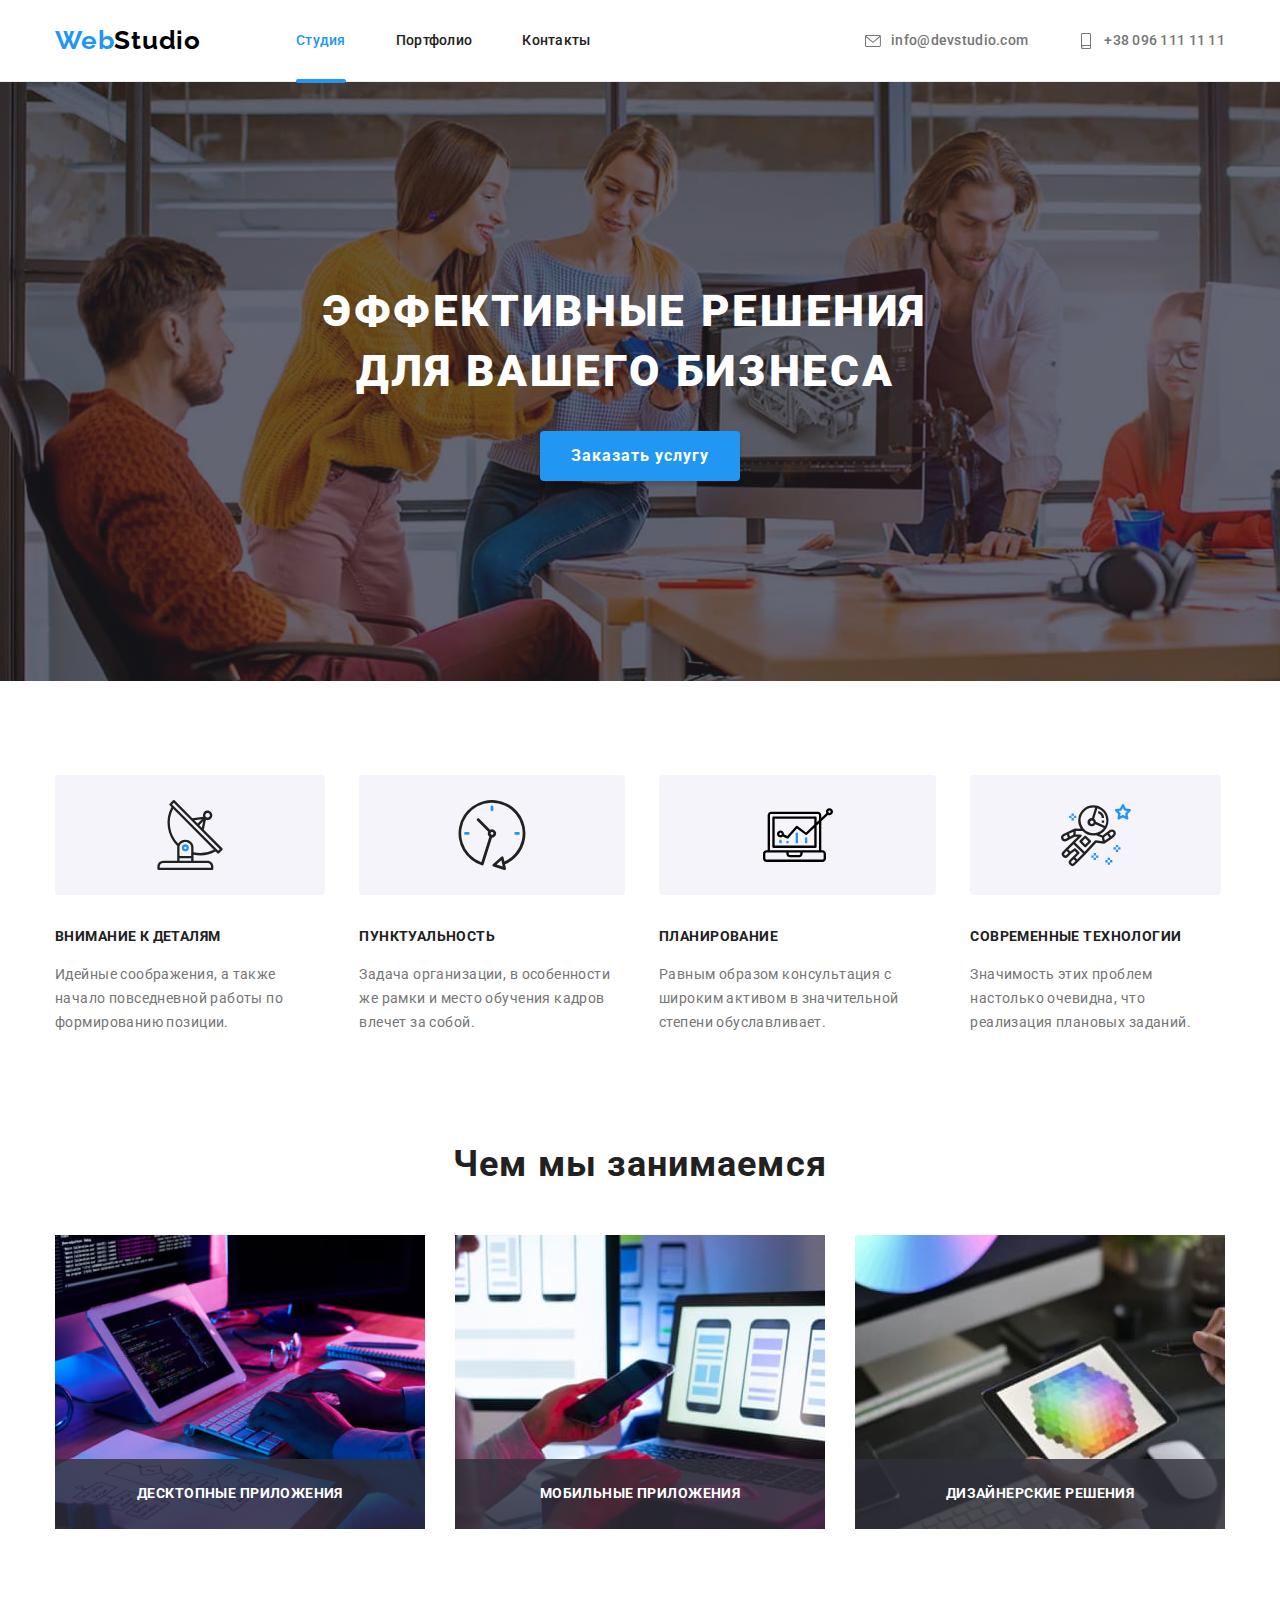
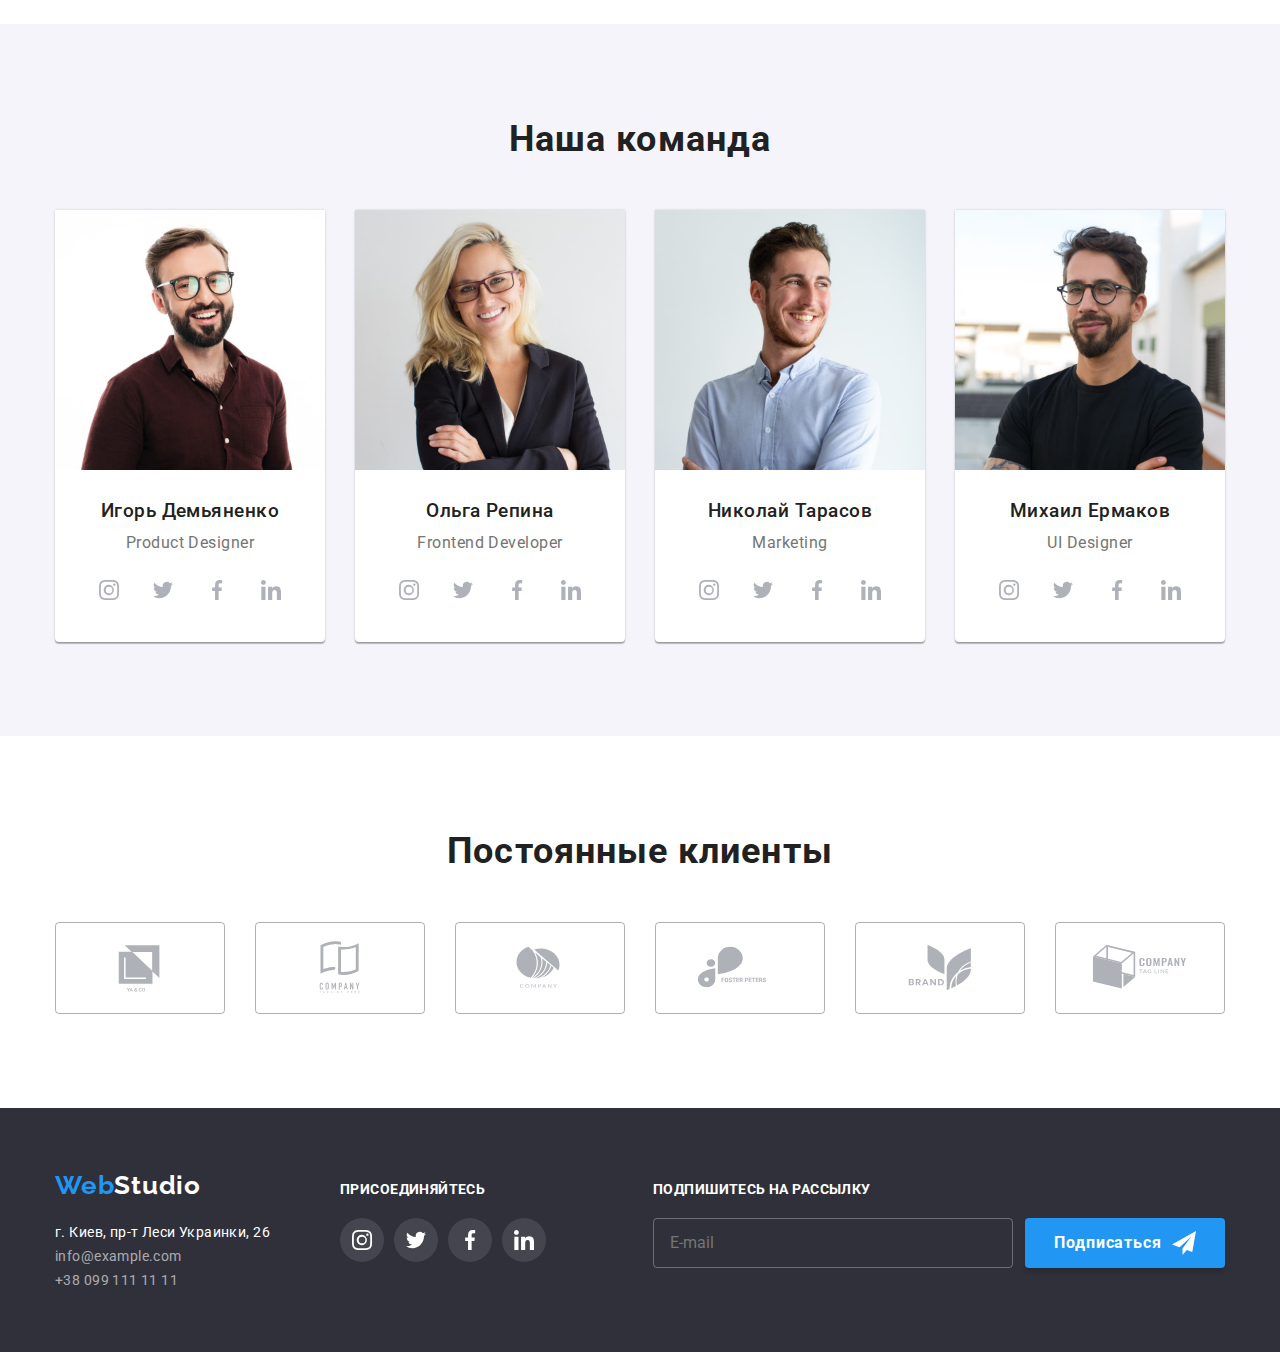
==== commit 9a7711ea: "BEM index.html" ====
--- a/index.html
+++ b/index.html
@@ -13,7 +13,7 @@
       rel="stylesheet"
       href="https://cdn.jsdelivr.net/npm/modern-normalize@1.1.0/modern-normalize.min.css"
     />
-    <link rel="stylesheet" href="./css/main.css" />
+    <link rel="stylesheet" href="./css/main.min.css" />
   </head>
   <body class="body">
     <!--Header-->
@@ -204,9 +204,9 @@
                 <h3 class="title member-info__title">Игорь Демьяненко</h3>
                 <p class="paragraf member-info__position">Product Designer</p>
                 <!--Social icons list-->
-                <ul class="list member-social-list">
-                  <li class="member-social-list__item">
-                    <a href="" class="member-social-list__link">
+                <ul class="list social-list">
+                  <li class="social-list__item">
+                    <a href="" class="social-list__link">
                       <svg class="icon social-icon">
                         <use
                           href="./images/icons/symbol-defs.svg#icon-insta"
@@ -214,8 +214,8 @@
                       </svg>
                     </a>
                   </li>
-                  <li class="member-social-list__item">
-                    <a href="" class="member-social-list__link">
+                  <li class="social-list__item">
+                    <a href="" class="social-list__link">
                       <svg class="icon social-icon">
                         <use
                           href="./images/icons/symbol-defs.svg#icon-twitter"
@@ -223,8 +223,8 @@
                       </svg>
                     </a>
                   </li>
-                  <li class="member-social-list__item">
-                    <a href="" class="member-social-list__link">
+                  <li class="social-list__item">
+                    <a href="" class="social-list__link">
                       <svg class="icon social-icon">
                         <use
                           href="./images/icons/symbol-defs.svg#icon-fb"
@@ -232,8 +232,8 @@
                       </svg>
                     </a>
                   </li>
-                  <li class="member-social-list__item">
-                    <a href="" class="member-social-list__link">
+                  <li class="social-list__item">
+                    <a href="" class="social-list__link">
                       <svg class="icon social-icon">
                         <use
                           href="./images/icons/symbol-defs.svg#icon-linked"
@@ -256,9 +256,9 @@
                 <h3 class="title member-info__title">Ольга Репина</h3>
                 <p class="paragraf member-info__position">Frontend Developer</p>
                 <!--Social icons list-->
-                <ul class="list member-social-list">
-                  <li class="member-social-list__item">
-                    <a href="" class="member-social-list__link">
+                <ul class="list social-list">
+                  <li class="social-list__item">
+                    <a href="" class="social-list__link">
                       <svg class="icon social-icon">
                         <use
                           href="./images/icons/symbol-defs.svg#icon-insta"
@@ -266,8 +266,8 @@
                       </svg>
                     </a>
                   </li>
-                  <li class="member-social-list__item">
-                    <a href="" class="member-social-list__link">
+                  <li class="social-list__item">
+                    <a href="" class="social-list__link">
                       <svg class="icon social-icon">
                         <use
                           href="./images/icons/symbol-defs.svg#icon-twitter"
@@ -275,8 +275,8 @@
                       </svg>
                     </a>
                   </li>
-                  <li class="member-social-list__item">
-                    <a href="" class="member-social-list__link">
+                  <li class="social-list__item">
+                    <a href="" class="social-list__link">
                       <svg class="icon social-icon">
                         <use
                           href="./images/icons/symbol-defs.svg#icon-fb"
@@ -284,8 +284,8 @@
                       </svg>
                     </a>
                   </li>
-                  <li class="member-social-list__item">
-                    <a href="" class="member-social-list__link">
+                  <li class="social-list__item">
+                    <a href="" class="social-list__link">
                       <svg class="icon social-icon">
                         <use
                           href="./images/icons/symbol-defs.svg#icon-linked"
@@ -308,9 +308,9 @@
                 <h3 class="title member-info__title">Николай Тарасов</h3>
                 <p class="paragraf member-info__position">Marketing</p>
                 <!--Social icons list-->
-                <ul class="list member-social-list">
-                  <li class="member-social-list__item">
-                    <a href="" class="member-social-list__link">
+                <ul class="list social-list">
+                  <li class="social-list__item">
+                    <a href="" class="social-list__link">
                       <svg class="icon social-icon">
                         <use
                           href="./images/icons/symbol-defs.svg#icon-insta"
@@ -318,8 +318,8 @@
                       </svg>
                     </a>
                   </li>
-                  <li class="member-social-list__item">
-                    <a href="" class="member-social-list__link">
+                  <li class="social-list__item">
+                    <a href="" class="social-list__link">
                       <svg class="icon social-icon">
                         <use
                           href="./images/icons/symbol-defs.svg#icon-twitter"
@@ -327,8 +327,8 @@
                       </svg>
                     </a>
                   </li>
-                  <li class="member-social-list__item">
-                    <a href="" class="member-social-list__link">
+                  <li class="social-list__item">
+                    <a href="" class="social-list__link">
                       <svg class="icon social-icon">
                         <use
                           href="./images/icons/symbol-defs.svg#icon-fb"
@@ -336,8 +336,8 @@
                       </svg>
                     </a>
                   </li>
-                  <li class="member-social-list__item">
-                    <a href="" class="member-social-list__link">
+                  <li class="social-list__item">
+                    <a href="" class="social-list__link">
                       <svg class="icon social-icon">
                         <use
                           href="./images/icons/symbol-defs.svg#icon-linked"
@@ -360,9 +360,9 @@
                 <h3 class="title member-info__title">Михаил Ермаков</h3>
                 <p class="paragraf member-info__position">UI Designer</p>
                 <!--Social icons list-->
-                <ul class="list member-social-list">
-                  <li class="member-social-list__item">
-                    <a href="" class="member-social-list__link">
+                <ul class="list social-list">
+                  <li class="social-list__item">
+                    <a href="" class="social-list__link">
                       <svg class="icon social-icon">
                         <use
                           href="./images/icons/symbol-defs.svg#icon-insta"
@@ -370,8 +370,8 @@
                       </svg>
                     </a>
                   </li>
-                  <li class="member-social-list__item">
-                    <a href="" class="member-social-list__link">
+                  <li class="social-list__item">
+                    <a href="" class="social-list__link">
                       <svg class="icon social-icon">
                         <use
                           href="./images/icons/symbol-defs.svg#icon-twitter"
@@ -379,8 +379,8 @@
                       </svg>
                     </a>
                   </li>
-                  <li class="member-social-list__item">
-                    <a href="" class="member-social-list__link">
+                  <li class="social-list__item">
+                    <a href="" class="social-list__link">
                       <svg class="icon social-icon">
                         <use
                           href="./images/icons/symbol-defs.svg#icon-fb"
@@ -388,8 +388,8 @@
                       </svg>
                     </a>
                   </li>
-                  <li class="member-social-list__item">
-                    <a href="" class="member-social-list__link">
+                  <li class="social-list__item">
+                    <a href="" class="social-list__link">
                       <svg class="icon social-icon">
                         <use
                           href="./images/icons/symbol-defs.svg#icon-linked"
@@ -472,73 +472,6 @@
                 </svg></div
             ></a>
           </li>
-          <!--
-          <li class="client-list__item">
-            <a href="" class="client-list__link">
-              <div class="client-list__content">
-                <svg class="client-list__icon">
-                  <use
-                    href="./images/icons/symbol-defs.svg#icon-company1"
-                  ></use>
-                </svg>
-              </div>
-            </a>
-          </li>
-          <li class="client-list__item">
-            <a href="" class="client-list__link">
-              <div class="client-list__content">
-                <svg class="client-list__icon">
-                  <use
-                    href="./images/icons/symbol-defs.svg#icon-company2"
-                  ></use>
-                </svg>
-              </div>
-            </a>
-          </li>
-          <li class="client-list__item">
-            <a href="" class="client-list__link">
-              <div class="client-list__content">
-                <svg class="client-list__icon">
-                  <use
-                    href="./images/icons/symbol-defs.svg#icon-company3"
-                  ></use>
-                </svg>
-              </div>
-            </a>
-          </li>
-          <li class="client-list__item">
-            <a href="" class="client-list__link">
-              <div class="client-list__content">
-                <svg class="client-list__icon">
-                  <use
-                    href="./images/icons/symbol-defs.svg#icon-company4"
-                  ></use>
-                </svg>
-              </div>
-            </a>
-          </li>
-          <li class="client-list__item">
-            <a href="" class="client-list__link">
-              <div class="client-list__content">
-                <svg class="client-list__icon">
-                  <use
-                    href="./images/icons/symbol-defs.svg#icon-company5"
-                  ></use>
-                </svg>
-              </div>
-            </a>
-          </li>
-          <li class="client-list__item">
-            <a href="" class="client-list__link">
-              <div class="client-list__content">
-                <svg class="client-list__icon">
-                  <use
-                    href="./images/icons/symbol-defs.svg#icon-company6"
-                  ></use>
-                </svg>
-              </div>
-            </a>
-          </li>-->
         </ul>
       </div>
     </section>
@@ -546,29 +479,29 @@
     <!--footer-->
     <footer class="footer">
       <div class="main-container">
-        <div class="footer-content flex-container">
-          <div class="footer-adress">
-            <a href="./index.html" class="footer-logo"
+        <div class="footer__content">
+          <div class="footer__adress">
+            <a href="./index.html" class="logo footer__logo"
               ><span class="logo-accent">Web</span>Studio</a
             >
-            <address>
-              <ul class="adress-list">
-                <li class="adress-item">
+            <address class="address">
+              <ul class="list adress-list">
+                <li class="adress-list__item">
                   <a
+                    class="adress-list__link adress-list__link--location"
                     href="https://www.google.pl/maps/place/%D0%B1%D1%83%D0%BB.+%D0%9B%D0%B5%D1%81%D0%B8+%D0%A3%D0%BA%D1%80%D0%B0%D0%B8%D0%BD%D0%BA%D0%B8,+26,+%D0%9A%D0%B8%D0%B5%D0%B2,+%D0%A3%D0%BA%D1%80%D0%B0%D0%B8%D0%BD%D0%B0,+02000/@50.4265807,30.5361971,17z/data=!3m1!4b1!4m5!3m4!1s0x40d4cf0e033ecbe9:0x57a4dffefec77da0!8m2!3d50.4265807!4d30.5383858?hl=ru"
                     target="_blank"
-                    class="adress-text location"
                   >
                     г. Киев, пр-т Леси Украинки, 26
                   </a>
                 </li>
-                <li class="adress-item">
-                  <a href="mailto:info@example.com" class="adress-text">
+                <li class="adress-list__item">
+                  <a class="adress-list__link" href="mailto:info@example.com">
                     info@example.com</a
                   >
                 </li>
-                <li class="adress-item">
-                  <a href="tel:+380991111111" class="adress-text">
+                <li class="adress-list__item">
+                  <a class="adress-list__link" href="tel:+380991111111">
                     +38 099 111 11 11</a
                   >
                 </li>
@@ -577,34 +510,36 @@
           </div>
           <!--end footer-adress-->
           <div class="footer-social">
-            <p class="footer-social-text">присоединяйтесь</p>
-            <ul class="footer-social-list flex-container">
-              <li class="footer-social-item">
-                <a href="" class="footer-social-link">
-                  <svg class="social-icon">
+            <p class=".paragraf footer__title footer__title--margin">
+              присоединяйтесь
+            </p>
+            <ul class="list social-list">
+              <li class="social-list__item">
+                <a href="" class="social-list__link social-list__link--footer">
+                  <svg class="icon social-icon">
                     <use href="./images/icons/symbol-defs.svg#icon-insta"></use>
                   </svg>
                 </a>
               </li>
-              <li class="footer-social-item">
-                <a href="" class="footer-social-link">
-                  <svg class="social-icon">
+              <li class="social-list__item">
+                <a href="" class="social-list__link social-list__link--footer">
+                  <svg class="icon social-icon">
                     <use
                       href="./images/icons/symbol-defs.svg#icon-twitter"
                     ></use>
                   </svg>
                 </a>
               </li>
-              <li class="footer-social-item">
-                <a href="" class="footer-social-link">
-                  <svg class="social-icon">
+              <li class="social-list__item">
+                <a href="" class="social-list__link social-list__link--footer">
+                  <svg class="icon social-icon">
                     <use href="./images/icons/symbol-defs.svg#icon-fb"></use>
                   </svg>
                 </a>
               </li>
-              <li class="footer-social-item">
-                <a href="" class="footer-social-link">
-                  <svg class="social-icon">
+              <li class="social-list__item">
+                <a href="" class="social-list__link social-list__link--footer">
+                  <svg class="icon social-icon">
                     <use
                       href="./images/icons/symbol-defs.svg#icon-linked"
                     ></use>
@@ -615,7 +550,9 @@
           </div>
           <!--footer mailing form-->
           <div class="footer-mailing">
-            <p class="footer-mailing-text">Подпишитесь на рассылку</p>
+            <p class=".paragraf footer__title footer__title--margin">
+              Подпишитесь на рассылку
+            </p>
             <form
               class="mailing-form"
               action="#"
@@ -623,31 +560,21 @@
               novalidate
               name="mailing-form"
             >
-              <label class="mailing-lable" for="mailing-email"></label>
+              <label class="mailing-form__lable" for="mailing-email"></label>
               <input
-                class="mailing-input"
+                class="mailing-form__input"
                 type="email"
                 id="mailing-email"
                 name="mailing-email"
                 placeholder="E-mail"
               />
-              <!--try to place button icon via positiob avsolute-->
-              <!-- <div class="mailing-button-thmb">
-                <button type="submit" class="button-base button-order">
-                  Подписаться
-                </button>
-                <div class="mailing-icon-thmb">
-                  <svg class="mailing-button-icon">
-                    <use href="./images/icons/symbol-defs.svg#send"></use>
-                  </svg>
-                </div>
-              </div>-->
               <button
+                class="button button-base button-base--primary button-base--mailing"
                 type="submit"
-                class="button-base button-order mailing-button"
               >
-                <span class="mailing-button-text">Подписаться</span>
-                <svg class="mailing-button-icon">
+                Подписаться
+                <!-- <span class="mailing-button-text">Подписаться</span>-->
+                <svg class="icon mailing-form__icon">
                   <use href="./images/icons/symbol-defs.svg#send"></use>
                 </svg>
               </button>
--- a/css/main.min.css
+++ b/css/main.min.css
@@ -0,0 +1,2 @@
+.body{font-family:Roboto,sans-serif;color:#757575;background-color:#fff}.title{margin:0;color:#212121}.title--hidden{width:0;font-size:0;visibility:hidden}.paragraf{margin:0}.list{padding:0;margin:0;list-style:none}.address{font-style:normal}.image{display:block}.link{padding:0;margin:0;text-decoration:none}.main-container{width:75rem;padding-left:0.937rem;padding-right:0.937rem;margin-left:auto;margin-right:auto}.flex-container{display:-webkit-box;display:-ms-flexbox;display:flex;-webkit-box-align:center;-ms-flex-align:center;align-items:center}.section{padding-top:5.875rem;padding-bottom:5.875rem}.section-title{font-size:2.25rem;line-height:1.17;letter-spacing:0.03em;text-align:center}.section-title--margins{margin-bottom:3.125rem}.button-base{display:block;-webkit-box-pack:center;-ms-flex-pack:center;justify-content:center;padding:0.625rem;border-radius:0.25rem;border-style:none;background-color:#f5f4fa;color:#212121;font-family:inherit;font-weight:500;font-size:1rem;line-height:1.63;text-align:center;letter-spacing:0.03em}.button-base:hover,.button-base:focus{background-color:#188ce8;color:#fff}.button-base:active{background-color:#2196f3;color:#fff}.button-base--decoration{-webkit-transition-property:background-color, color;transition-property:background-color, color;-webkit-transition-duration:250ms;transition-duration:250ms;-webkit-transition-timing-function:cubic-bezier(0.4, 0, 0.2, 1);transition-timing-function:cubic-bezier(0.4, 0, 0.2, 1)}.button-base--primary{width:12.5rem;height:3.125rem;margin-left:auto;margin-right:auto;background-color:#2196f3;color:#fff;font-weight:700;line-height:1.87;letter-spacing:0.06em;-webkit-box-shadow:0px 0.25rem 0.25rem rgba(0,0,0,0.15);box-shadow:0px 0.25rem 0.25rem rgba(0,0,0,0.15);-webkit-transition-property:background-color;transition-property:background-color;-webkit-transition-duration:250ms;transition-duration:250ms;-webkit-transition-timing-function:cubic-bezier(0.4, 0, 0.2, 1);transition-timing-function:cubic-bezier(0.4, 0, 0.2, 1)}.button-base--primary:hover,.button-base--primary:focus{background-color:#188ce8}.button-base--mailing{display:-webkit-box;display:-ms-flexbox;display:flex;-webkit-box-align:center;-ms-flex-align:center;align-items:center;-webkit-box-pack:center;-ms-flex-pack:center;justify-content:center}.logo{display:inline-block;color:#000;font-family:Raleway,sans-serif;font-weight:700;font-size:1.625rem;line-height:1.2;letter-spacing:0.03em;text-decoration:none}.logo-accent{color:#2196f3}.icon{display:block;fill:currentColor}.contacts-icon{width:1rem;height:1rem;margin-right:0.625rem}.social-list{display:-webkit-box;display:-ms-flexbox;display:flex;-webkit-box-pack:center;-ms-flex-pack:center;justify-content:center}.social-list__item{-ms-flex-preferred-size:calc(100% / 4-0.625rem);flex-basis:calc(100% / 4-0.625rem)}.social-list__item:not(:last-child){margin-right:0.625rem}.social-list__link{display:block;width:2.75rem;height:2.75rem;border-radius:50%;background-color:#fff;color:#afb1b8;-webkit-transition-property:background-color, color;transition-property:background-color, color;-webkit-transition-duration:250ms;transition-duration:250ms;-webkit-transition-timing-function:cubic-bezier(0.4, 0, 0.2, 1);transition-timing-function:cubic-bezier(0.4, 0, 0.2, 1)}.social-list__link:hover,.social-list__link:focus{background-color:#2196f3;color:#fff}.social-list__link--footer{background-color:rgba(255,255,255,0.1);color:#fff}.social-icon{width:2.75rem;height:2.75rem}.header{padding-top:25px;padding-bottom:25px;min-height:80px;border-bottom:1px solid #ececec}.header__logo{margin-right:95px}.navigation-list{display:-webkit-box;display:-ms-flexbox;display:flex;width:100%;-webkit-box-align:center;-ms-flex-align:center;align-items:center;color:#212121;font-weight:500;font-size:14px;line-height:1.14;letter-spacing:0.02em}.navigation-list__item:not(:last-child){margin-right:50px}.navigation__link{display:block;position:relative;color:#212121;-webkit-transition-property:color;transition-property:color;-webkit-transition-duration:250ms;transition-duration:250ms;-webkit-transition-timing-function:cubic-bezier(0.4, 0, 0.2, 1);transition-timing-function:cubic-bezier(0.4, 0, 0.2, 1)}.navigation__link:hover,.navigation__link:focus{color:#2196f3}.navigation__link--current{color:#2196f3}.navigation__link--current::after{content:"";position:absolute;bottom:-34px;left:0;width:100%;border:2px solid #2196f3;border-radius:2px;background-color:#2196f3}.header__contacts-list{display:-webkit-box;display:-ms-flexbox;display:flex;-webkit-box-align:center;-ms-flex-align:center;align-items:center;margin-left:auto}.header__contacts-item:not(:last-child){margin-right:50px}.header__contacts-link{display:-webkit-box;display:-ms-flexbox;display:flex;color:#757575;font-weight:500;font-size:14px;line-height:1.14;letter-spacing:0.02em;-webkit-transition-property:color;transition-property:color;-webkit-transition-duration:250ms;transition-duration:250ms;-webkit-transition-timing-function:cubic-bezier(0.4, 0, 0.2, 1);transition-timing-function:cubic-bezier(0.4, 0, 0.2, 1)}.header__contacts-link:hover,.header__contacts-link:focus{color:#2196f3}.hero{padding-top:12.5rem;padding-bottom:12.5rem;background-color:#2f303a;background-image:-webkit-gradient(linear, left bottom, left top, from(rgba(47,48,58,0.4)), to(rgba(47,48,58,0.4))),url(../../images/hero-bg.jpg);background-image:linear-gradient(to top, rgba(47,48,58,0.4), rgba(47,48,58,0.4)),url(../../images/hero-bg.jpg);background-repeat:no-repeat;background-size:cover}.hero__title{color:#fff;font-weight:900;font-size:2.75rem;line-height:1.36;text-align:center;letter-spacing:0.06em;text-transform:uppercase}.hero__title--magrin{margin-top:0;margin-left:0;margin-right:1.875rem}.goals{font-size:0.875rem;line-height:1.71;letter-spacing:0.03em;text-align:left}.goals__title{font-size:0.875rem;letter-spacing:0.03em;text-transform:uppercase;margin-bottom:0.625rem}.goals__list{display:-webkit-box;display:-ms-flexbox;display:flex}.goals__item{-ms-flex-preferred-size:calc(100% / 4-1.875rem);flex-basis:calc(100% / 4-1.875rem);padding-right:0.25rem}.goals__item:not(:last-child){margin-right:1.875rem}.goals__picture{display:-webkit-box;display:-ms-flexbox;display:flex;height:7.5rem;border-radius:0.25rem;margin-bottom:1.875rem;-webkit-box-pack:center;-ms-flex-pack:center;justify-content:center;-webkit-box-align:center;-ms-flex-align:center;align-items:center;background-color:#f5f4fa}.goals__icon{display:block;width:4.375rem}.about{padding-bottom:5.94rem}.about-list{display:-webkit-box;display:-ms-flexbox;display:flex}.about-list__item{-ms-flex-preferred-size:calc(100% / 3-1.875rem);flex-basis:calc(100% / 3-1.875rem)}.about-list__item:not(:last-child){margin-right:1.875rem}.about__link{position:relative}.about__image{display:block;width:100%}.about__title-block{display:-webkit-box;display:-ms-flexbox;display:flex;position:absolute;bottom:0;margin:0;width:100%;min-height:4.375rem;-webkit-box-pack:center;-ms-flex-pack:center;justify-content:center;-webkit-box-align:center;-ms-flex-align:center;align-items:center;background-color:rgba(47,48,58,0.8)}.about__title{display:inline-block;font-size:0.875rem;font-weight:700;line-height:1.14;letter-spacing:0.03em;text-transform:uppercase;color:#fff}.team{background-color:#f5f4fa}.team-list{display:-webkit-box;display:-ms-flexbox;display:flex}.team-list__item{-ms-flex-preferred-size:calc(100% / 4-1.875rem);flex-basis:calc(100% / 4-1.875rem)}.team-list__item:not(:last-child){margin-right:1.875rem}.member-card{width:100%;min-height:23rem;border-bottom-left-radius:0.25rem;border-bottom-right-radius:0.25rem;text-align:center;background-color:#fff;-webkit-box-shadow:0rem 0.125rem 0.062rem rgba(0,0,0,0.2),0rem 0.062rem 0.062rem rgba(0,0,0,0.14),0rem 0.062rem 0.187rem rgba(0,0,0,0.12);box-shadow:0rem 0.125rem 0.062rem rgba(0,0,0,0.2),0rem 0.062rem 0.062rem rgba(0,0,0,0.14),0rem 0.062rem 0.187rem rgba(0,0,0,0.12)}.member-card__photo{display:block;width:100%;max-height:16.25rem;margin:0}.member-info{padding-top:1.875rem;padding-bottom:1.875rem;font-size:1rem;line-height:1.19;letter-spacing:0.03em}.member-info__title{font-weight:500;text-transform:initial;margin-bottom:0.625rem;color:#212121}.member-info__position{margin-bottom:1rem}.client-list{display:-webkit-box;display:-ms-flexbox;display:flex}.client-list__item{-ms-flex-preferred-size:calc(100% / 6-1.875rem);flex-basis:calc(100% / 6-1.875rem)}.client-list__item:not(:last-child){margin-right:1.875rem}.client-list__link{display:block;width:100%;color:#afb1b8;-webkit-transition-property:color;transition-property:color;-webkit-transition-duration:250ms;transition-duration:250ms;-webkit-transition-timing-function:cubic-bezier(0.4, 0, 0.2, 1);transition-timing-function:cubic-bezier(0.4, 0, 0.2, 1)}.client-list__link:hover,.client-list__link:focus{color:#2196f3}.client-list__thmb{display:-webkit-box;display:-ms-flexbox;display:flex;width:10.625rem;height:5.75rem;border:0.062rem solid currentColor;border-radius:0.25rem;-webkit-box-pack:center;-ms-flex-pack:center;justify-content:center;-webkit-box-align:center;-ms-flex-align:center;align-items:center}.client-list__icon{width:6.625rem;height:3.75rem}.footer{padding-top:3.75rem;padding-bottom:3.75rem;max-height:15.625rem;background-color:#2f303a}.footer__content{display:-webkit-box;display:-ms-flexbox;display:flex;-webkit-box-align:baseline;-ms-flex-align:baseline;align-items:baseline;-webkit-box-pack:left;-ms-flex-pack:left;justify-content:left}.footer__adress{margin-right:4.375rem}.footer__logo{color:#fff;margin-bottom:1.25rem}.footer__title{font-size:0.875rem;font-weight:700;line-height:1.14;letter-spacing:0.03em;text-transform:uppercase;color:#fff}.footer__title--margin{margin-bottom:1.25rem}.address{font-style:normal}.adress-list{font-size:0.875rem;line-height:1.7;letter-spacing:0.03em;color:rgba(255,255,255,0.6);-webkit-transition-property:color;transition-property:color;-webkit-transition-duration:250ms;transition-duration:250ms;-webkit-transition-timing-function:cubic-bezier(0.4, 0, 0.2, 1);transition-timing-function:cubic-bezier(0.4, 0, 0.2, 1)}.adress-list:not(:last-child){margin-bottom:0.625rem}.adress-list__link{text-decoration:none;color:currentColor}.adress-list__link:hover,.adress-list__link:focus{color:#2196f3}.adress-list__link--location{color:#fff}.footer-mailing{margin-left:auto;-webkit-box-pack:left;-ms-flex-pack:left;justify-content:left}.mailing-form{display:-webkit-box;display:-ms-flexbox;display:flex}.mailing-form__lable{display:block;width:0;height:0}.mailing-form__input{width:22.5rem;height:3.125rem;border-radius:0.25rem;border:0.062rem solid rgba(255,255,255,0.3);padding:1rem;margin-right:0.75rem;background-color:transparent;color:rgba(255,255,255,0.6);-webkit-transition-property:border-color;transition-property:border-color;-webkit-transition-duration:250ms;transition-duration:250ms;-webkit-transition-timing-function:cubic-bezier(0.4, 0, 0.2, 1);transition-timing-function:cubic-bezier(0.4, 0, 0.2, 1)}.mailing-form__input:focus{border-color:#2196f3;outline:0.062rem solid #2196f3}.mailing-form__icon{display:block;width:1.5rem;height:1.5rem;margin-left:0.625rem;fill:#fff}
+/*# sourceMappingURL=main.min.css.map */